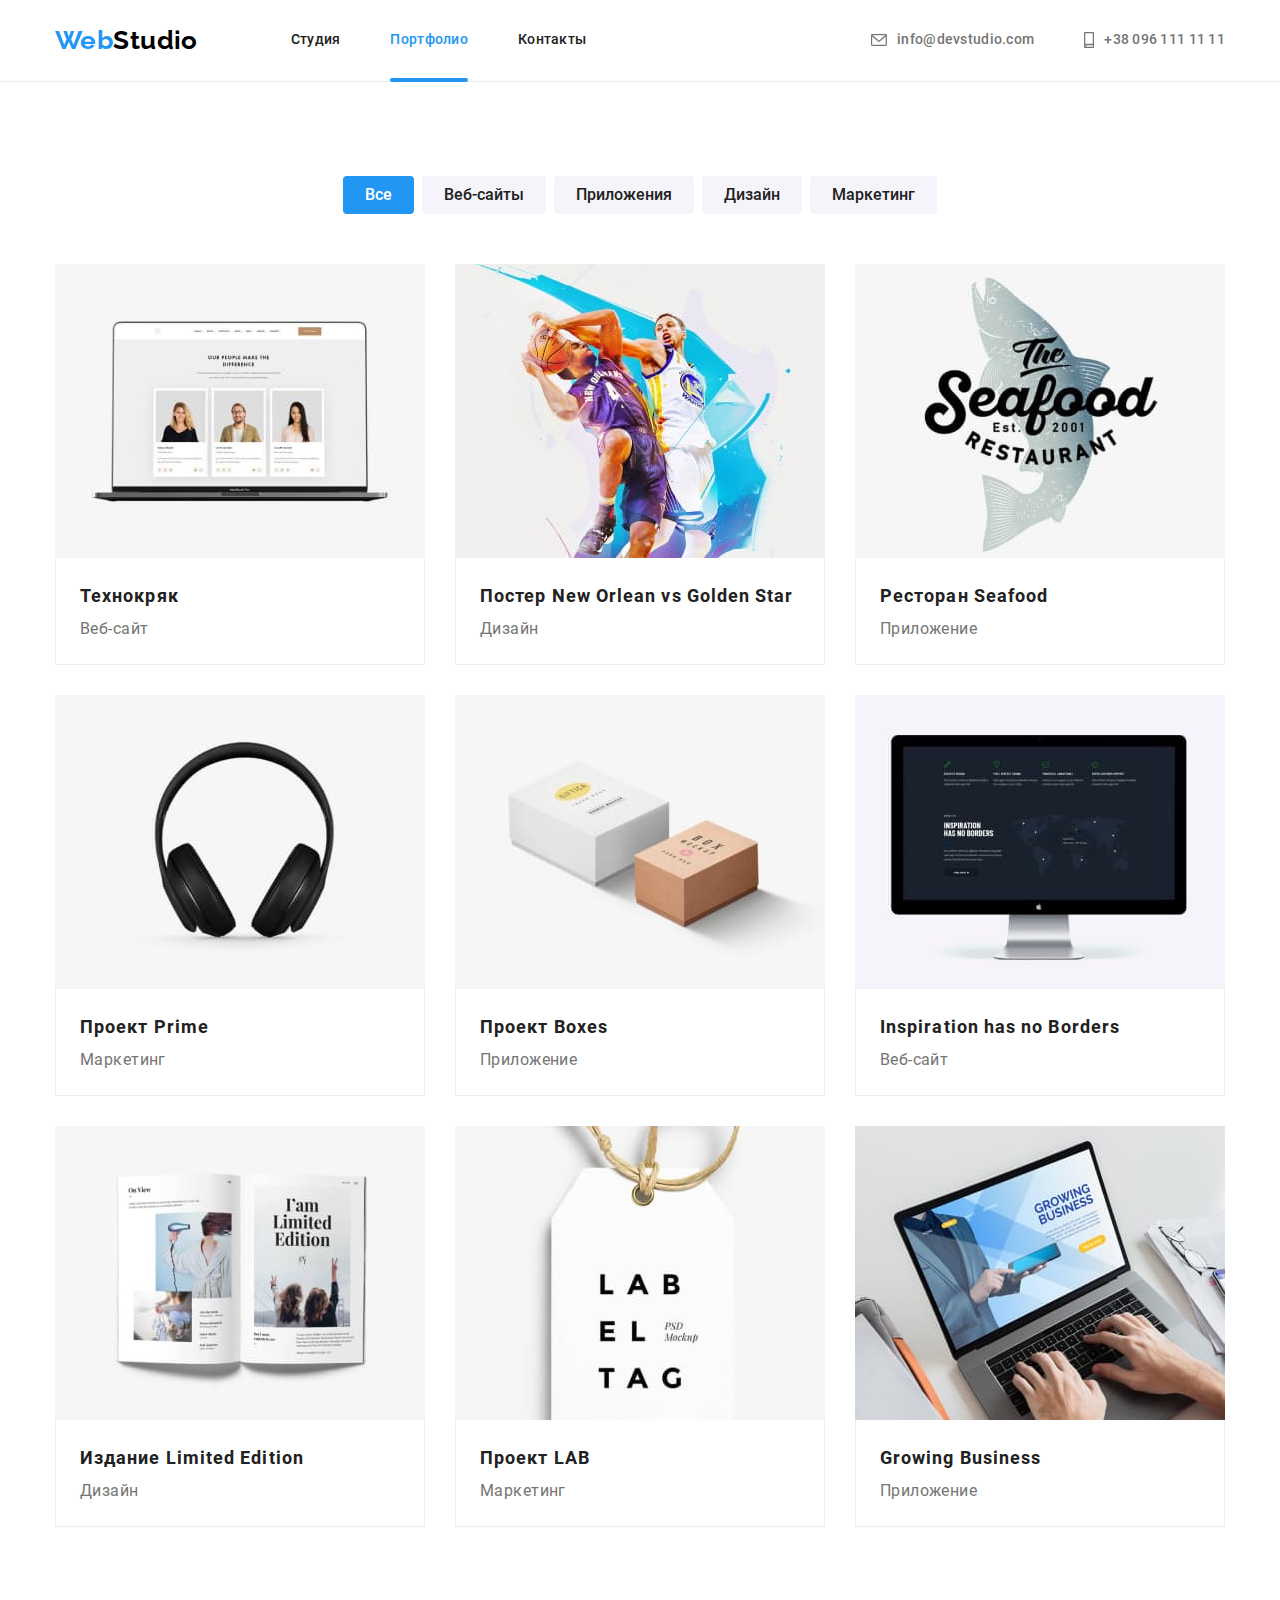
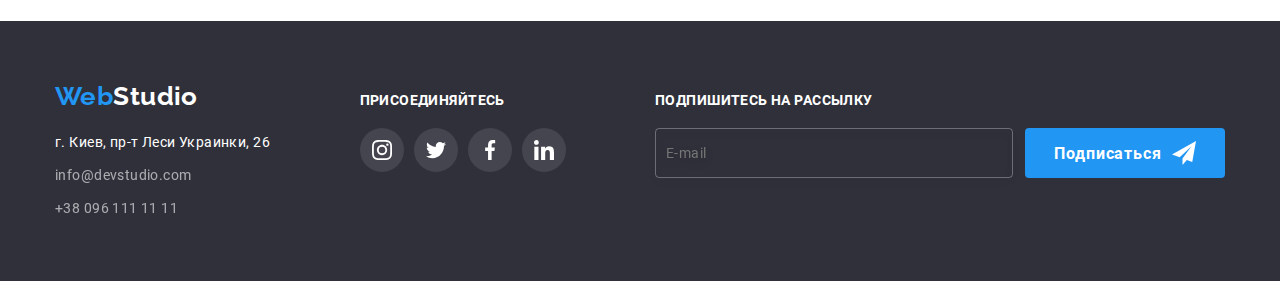
==== portfolio.html @ 755f178f "Добавляет файлы из ДЗ№7" ====
<!DOCTYPE html>
<html lang="ru">
  <head>
    <meta charset="UTF-8" />
    <meta http-equiv="X-UA-Compatible" content="IE=edge" />
    <meta name="viewport" content="width=device-width, initial-scale=1.0" />
    <title>Портфолио</title>
    <link rel="stylesheet" href="./css/main.min.css " />
  </head>
  <body>
    <header class="header">
      <div class="container header__container">
        <nav class="header__nav">
          <a class="header__logo logo link" href="./index.html"><span class="logo--accent">Web</span>Studio</a>
          <ul class="menu">
            <li class="menu__item"><a class="link menu__link" href="./index.html">Студия</a></li>
            <li class="menu__item">
              <a class="link menu__link menu__link--current" href="./portfolio.html">Портфолио</a>
            </li>
            <li class="menu__item"><a class="link menu__link" href="">Контакты</a></li>
          </ul>
        </nav>

        <ul class="menu header__contact">
          <li class="menu__item">
            <a class="link menu__link" href="mailto:info@devstudio.com">
              <svg class="menu__icon" width="16" height="12">
                <use href="./images/icons/sprite.svg#icon-mail"></use>
              </svg>
              info@devstudio.com
            </a>
          </li>
          <li class="menu__item">
            <a class="link menu__link" href="tel:+380961111111">
              <svg class="menu__icon" width="10" height="16">
                <use href="./images/icons/sprite.svg#icon-phone"></use>
              </svg>
              +38 096 111 11 11
            </a>
          </li>
        </ul>
      </div>
    </header>

    <main class="main">
      <section class="portfolio section">
        <div class="container">
          <h1 class="visually-hidden">Портфолио. Фильтры проектов</h1>
          <ul class="filters">
            <li class="filters__item"><button class="filters__btn filters__btn--current" type="button">Все</button></li>
            <li class="filters__item"><button class="filters__btn" type="button">Веб-сайты</button></li>
            <li class="filters__item"><button class="filters__btn" type="button">Приложения</button></li>
            <li class="filters__item"><button class="filters__btn" type="button">Дизайн</button></li>
            <li class="filters__item"><button class="filters__btn" type="button">Маркетинг</button></li>
          </ul>

          <ul class="portfolio flex-list">
            <li class="item portfolio__item">
              <a class="portfolio__link" href="">
                <div class="portfolio__thumb">
                  <img src="./images/portfolio/1-technokryak.jpg" width="370" height="294" alt="страница веб-сайта" />
                  <div class="portfolio__overlay">
                    <p class="portfolio__text">
                      Технокряк это современная площадка распространения коронавируса. Компании используют эту платформу
                      для цифрового шпионажа и атак на защищённые сервера конкурентов.
                    </p>
                  </div>
                </div>
                <div class="portfolio__project">
                  <h3 class="portfolio__subtitle">Технокряк</h3>
                  <p class="portfolio__label">Веб-сайт</p>
                </div>
              </a>
            </li>
            <li class="item portfolio__item">
              <a class="portfolio__link" href="">
                <div class="portfolio__thumb">
                  <img src="./images/portfolio/2-poster.jpg" width="370" height="294" alt="постер с волейболистами" />
                  <div class="portfolio__overlay">
                    <p class="portfolio__text">
                      Технокряк это современная площадка распространения коронавируса. Компании используют эту платформу
                      для цифрового шпионажа и атак на защищённые сервера конкурентов.
                    </p>
                  </div>
                </div>
                <div class="portfolio__project">
                  <h3 class="portfolio__subtitle">Постер New Orlean vs Golden Star</h3>
                  <p class="portfolio__label">Дизайн</p>
                </div>
              </a>
            </li>
            <li class="item portfolio__item">
              <a class="portfolio__link" href="">
                <div class="portfolio__thumb">
                  <img src="./images/portfolio/3-restaurant.jpg" width="370" height="294" alt="логотип ресторана" />
                  <div class="portfolio__overlay">
                    <p class="portfolio__text">
                      Технокряк это современная площадка распространения коронавируса. Компании используют эту платформу
                      для цифрового шпионажа и атак на защищённые сервера конкурентов.
                    </p>
                  </div>
                </div>
                <div class="portfolio__project">
                  <h3 class="portfolio__subtitle">Ресторан Seafood</h3>
                  <p class="portfolio__label">Приложение</p>
                </div>
              </a>
            </li>
            <li class="item portfolio__item">
              <a class="portfolio__link" href="">
                <div class="portfolio__thumb">
                  <img src="./images/portfolio/4-project-prime.jpg" width="370" height="294" alt="наушники" />
                  <div class="portfolio__overlay">
                    <p class="portfolio__text">
                      Технокряк это современная площадка распространения коронавируса. Компании используют эту платформу
                      для цифрового шпионажа и атак на защищённые сервера конкурентов.
                    </p>
                  </div>
                </div>
                <div class="portfolio__project">
                  <h3 class="portfolio__subtitle">Проект Prime</h3>
                  <p class="portfolio__label">Маркетинг</p>
                </div>
              </a>
            </li>
            <li class="item portfolio__item">
              <a class="portfolio__link" href="">
                <div class="portfolio__thumb">
                  <img src="./images/portfolio/5-project-boxes.jpg" width="370" height="294" alt="две коробки" />
                  <div class="portfolio__overlay">
                    <p class="portfolio__text">
                      Технокряк это современная площадка распространения коронавируса. Компании используют эту платформу
                      для цифрового шпионажа и атак на защищённые сервера конкурентов.
                    </p>
                  </div>
                </div>
                <div class="portfolio__project">
                  <h3 class="portfolio__subtitle">Проект Boxes</h3>
                  <p class="portfolio__label">Приложение</p>
                </div>
              </a>
            </li>
            <li class="item portfolio__item">
              <a class="portfolio__link" href="">
                <div class="portfolio__thumb">
                  <img
                    src="./images/portfolio/6-inspiration-has-no-borders.jpg"
                    width="370"
                    height="294"
                    alt="страница сайта"
                  />
                  <div class="portfolio__overlay">
                    <p class="portfolio__text">
                      Технокряк это современная площадка распространения коронавируса. Компании используют эту платформу
                      для цифрового шпионажа и атак на защищённые сервера конкурентов.
                    </p>
                  </div>
                </div>
                <div class="portfolio__project">
                  <h3 class="portfolio__subtitle">Inspiration has no Borders</h3>
                  <p class="portfolio__label">Веб-сайт</p>
                </div>
              </a>
            </li>
            <li class="item portfolio__item">
              <a class="portfolio__link" href="">
                <div class="portfolio__thumb">
                  <img
                    src="./images/portfolio/7-limited-edition.jpg"
                    width="370"
                    height="294"
                    alt="развернутая книга"
                  />
                  <div class="portfolio__overlay">
                    <p class="portfolio__text">
                      Технокряк это современная площадка распространения коронавируса. Компании используют эту платформу
                      для цифрового шпионажа и атак на защищённые сервера конкурентов.
                    </p>
                  </div>
                </div>
                <div class="portfolio__project">
                  <h3 class="portfolio__subtitle">Издание Limited Edition</h3>
                  <p class="portfolio__label">Дизайн</p>
                </div>
              </a>
            </li>
            <li class="item portfolio__item">
              <a class="portfolio__link" href="">
                <div class="portfolio__thumb">
                  <img src="./images/portfolio/8-project-lab.jpg" width="370" height="294" alt="карточка проекта" />
                  <div class="portfolio__overlay">
                    <p class="portfolio__text">
                      Технокряк это современная площадка распространения коронавируса. Компании используют эту платформу
                      для цифрового шпионажа и атак на защищённые сервера конкурентов.
                    </p>
                  </div>
                </div>
                <div class="portfolio__project">
                  <h3 class="portfolio__subtitle">Проект LAB</h3>
                  <p class="portfolio__label">Маркетинг</p>
                </div>
              </a>
            </li>
            <li class="item portfolio__item">
              <a class="portfolio__link" href="">
                <div class="portfolio__thumb">
                  <img
                    src="./images/portfolio/9-growing-business.jpg"
                    width="370"
                    height="294"
                    alt="работа за ноутбуком"
                  />
                  <div class="portfolio__overlay">
                    <p class="portfolio__text">
                      Технокряк это современная площадка распространения коронавируса. Компании используют эту платформу
                      для цифрового шпионажа и атак на защищённые сервера конкурентов.
                    </p>
                  </div>
                </div>
                <div class="portfolio__project">
                  <h3 class="portfolio__subtitle">Growing Business</h3>
                  <p class="portfolio__label">Приложение</p>
                </div>
              </a>
            </li>
          </ul>
        </div>
      </section>
    </main>

    <footer class="footer block block--bg-dark">
      <div class="container footer__box">
        <div class="footer__block">
          <a class="logo footer__logo link" href="./index.html"><span class="logo--accent">Web</span>Studio</a>
          <address>
            <ul class="contacts">
              <li class="address__item">
                <a
                  class="link address__link"
                  href="https://goo.gl/maps/YKfrbPaqu9JPs9dHA"
                  target="_blank"
                  rel="noopener noreferrer"
                >
                  г. Киев, пр-т Леси Украинки, 26
                </a>
              </li>
              <li class="address__item">
                <a class="link address__link" href="mailto:info@devstudio.com">info@devstudio.com</a>
              </li>
              <li class="address__item">
                <a class="link address__link" href="tel:+380961111111">+38 096 111 11 11</a>
              </li>
            </ul>
          </address>
        </div>
        <div class="footer__block">
          <p class="footer__title">присоединяйтесь</p>
          <ul class="social-icons">
            <li class="social-icons__item">
              <a href="" class="social-icons__link" target="_blank" rel="noopener noreferrer">
                <svg class="social-icons__svg social-icons__svg--write">
                  <use href="./images/icons/sprite.svg#icon-instagram"></use>
                </svg>
              </a>
            </li>
            <li class="social-icons__item">
              <a href="" class="social-icons__link" target="_blank" rel="noopener noreferrer">
                <svg class="social-icons__svg social-icons__svg--write">
                  <use href="./images/icons/sprite.svg#icon-twitter"></use>
                </svg>
              </a>
            </li>
            <li class="social-icons__item">
              <a href="" class="social-icons__link" target="_blank" rel="noopener noreferrer">
                <svg class="social-icons__svg social-icons__svg--write">
                  <use href="./images/icons/sprite.svg#icon-facebook"></use>
                </svg>
              </a>
            </li>
            <li class="social-icons__item">
              <a href="" class="social-icons__link" target="_blank" rel="noopener noreferrer">
                <svg class="social-icons__svg social-icons__svg--write">
                  <use href="./images/icons/sprite.svg#icon-linkedin"></use>
                </svg>
              </a>
            </li>
          </ul>
        </div>

        <form class="form-subscription">
          <label class="form-subscription__text" for="email">Подпишитесь на рассылку</label>
          <input
            class="form-subscription__input"
            type="email"
            name="email"
            placeholder="E-mail"
            id="email"
            autocomplete="off"
          />
          <button class="form-subscription__btn button" type="submit">
            Подписаться
            <svg class="form-subscription__svg">
              <use href="./images/icons/sprite.svg#icon-send"></use>
            </svg>
          </button>
        </form>
      </div>
    </footer>
  </body>
</html>
---- css/main.min.css ----
/*! modern-normalize v1.1.0 | MIT License | https://github.com/sindresorhus/modern-normalize */*,::before,::after{box-sizing:border-box}html{line-height:1.15;-webkit-text-size-adjust:100%;-moz-tab-size:4;tab-size:4}body{margin:0;font-family:system-ui,-apple-system,"Segoe UI",Roboto,Helvetica,Arial,sans-serif,"Apple Color Emoji","Segoe UI Emoji"}hr{height:0;color:inherit}abbr[title]{text-decoration:underline dotted}b,strong{font-weight:bolder}code,kbd,samp,pre{font-family:ui-monospace, SFMono-Regular, Consolas, "Liberation Mono", Menlo, monospace;font-size:1em}small{font-size:80%}sub,sup{font-size:75%;line-height:0;position:relative;vertical-align:baseline}sub{bottom:-0.25em}sup{top:-0.5em}table{text-indent:0;border-color:inherit}button,input,optgroup,select,textarea{font-family:inherit;font-size:100%;line-height:1.15;margin:0}button,select{text-transform:none}button,[type="button"],[type="reset"],[type="submit"]{-webkit-appearance:button}::-moz-focus-inner{border-style:none;padding:0}:-moz-focusring{outline:1px dotted ButtonText}:-moz-ui-invalid{box-shadow:none}legend{padding:0}progress{vertical-align:baseline}::-webkit-inner-spin-button,::-webkit-outer-spin-button{height:auto}[type="search"]{-webkit-appearance:textfield;outline-offset:-2px}::-webkit-search-decoration{-webkit-appearance:none}::-webkit-file-upload-button{-webkit-appearance:button;font:inherit}summary{display:list-item}@font-face{font-family:"Roboto";font-style:normal;font-weight:400;font-display:swap;src:local("Roboto"),url("../fonts/roboto-v27-latin_cyrillic-regular.woff2") format("woff2"),url("../fonts/roboto-v27-latin_cyrillic-regular.woff") format("woff")}@font-face{font-family:"Roboto";font-style:normal;font-weight:500;font-display:swap;src:local("Roboto"),url("../fonts/roboto-v27-latin_cyrillic-500.woff2") format("woff2"),url("../fonts/roboto-v27-latin_cyrillic-500.woff") format("woff")}@font-face{font-family:"Roboto";font-style:normal;font-weight:700;font-display:swap;src:local("Roboto"),url("../fonts/roboto-v27-latin_cyrillic-700.woff2") format("woff2"),url("../fonts/roboto-v27-latin_cyrillic-700.woff") format("woff")}@font-face{font-family:"Roboto";font-style:normal;font-weight:900;font-display:swap;src:local("Roboto"),url("../fonts/roboto-v27-latin_cyrillic-900.woff2") format("woff2"),url("../fonts/roboto-v27-latin_cyrillic-900.woff") format("woff")}@font-face{font-family:"Raleway";font-style:normal;font-weight:700;font-display:swap;src:local("Raleway"),url("../fonts/raleway-v19-latin_cyrillic-700.woff2") format("woff2"),url("../fonts/raleway-v19-latin_cyrillic-700.woff") format("woff")}:root{--primary-background-color: #ffffff;--secondary-background-color: #2f303a;--accent-background-color: #f5f4fa;--primary-text-color: #212121;--secondary-text-color: #757575;--accent-text-color: #ffffff;--accent-color: #2196f3;--secondary-accent-color: #000000;--icons-color: #afb1b8;--duration: 250ms;--timing-function: cubic-bezier(0.4, 0, 0.2, 1)}html{box-sizing:border-box}*,*::before,*::after{box-sizing:inherit}body{background-color:var(--primary-background-color);color:var(--primary-text-color);font-family:Roboto, sans-serif;font-size:14px;letter-spacing:0.03em}h1,h2,h3,p,ul{margin:0;padding:0;list-style:none}img{display:block;max-width:100%;height:auto}.flex-list{display:flex;flex-wrap:wrap;margin-left:-30px;margin-top:-30px}.item{margin-left:30px;margin-top:30px}.link{color:inherit;text-decoration:none;transition-property:color;transition-duration:var(--duration);transition-timing-function:var(--timing-function)}.link:hover,.link:focus{color:var(--accent-color)}.visually-hidden{position:absolute !important;clip:rect(1px 1px 1px 1px);clip:rect(1px, 1px, 1px, 1px);padding:0 !important;border:0 !important;height:1px !important;width:1px !important;overflow:hidden}.container{width:1200px;padding:0 15px;margin:0 auto}.button{background-color:var(--accent-color);color:var(--accent-text-color);font-weight:700;font-size:16px;line-height:1.87;align-items:center;letter-spacing:0.06em;border-radius:4px;min-width:200px;border:none;cursor:pointer;transform:scale(1);transition-property:box-shadow, transform;transition-duration:var(--duration);transition-timing-function:var(--timing-function)}.button:active{transform:scale(0.9)}.logo{font-family:Raleway;font-weight:700;font-size:26px;line-height:1.19}.logo--accent{color:var(--accent-color);border:none}.menu{display:inline-flex;align-items:center}.menu__item:not(:last-child){margin-right:50px}.menu__link{display:inline-flex;align-items:center;padding:32px 0;font-weight:500;line-height:1.14;letter-spacing:0.02em}.menu__icon{fill:var(--secondary-text-color);margin-right:10px;stroke:currentColor}.menu__item{position:relative}.menu__link--current{color:var(--accent-color)}.menu__link--current::after{content:"";position:absolute;left:0;bottom:-1.5px;display:block;width:100%;height:4px;background:var(--accent-color);border-radius:2px}.social-icons{display:inline-flex}.social-icons__item:not(:last-child){margin-right:10px}.social-icons__link{display:flex;justify-content:center;align-items:center;width:44px;height:44px;border-radius:50%;background-color:var(--primary-background-color);transition-property:background-color;transition-duration:var(--duration);transition-timing-function:var(--timing-function)}.social-icons__link:hover,.social-icons__link:focus{background-color:var(--accent-color)}.social-icons__svg{width:20px;height:20px;fill:var(--icons-color);transition-property:fill;transition-duration:var(--duration);transition-timing-function:var(--timing-function)}.social-icons__link:hover .social-icons__svg,.social-icons__link:focus .social-icons__svg{fill:var(--accent-text-color)}.form-subscription{display:inline-flex;max-width:570px;flex-wrap:wrap}.form-subscription__text{font-weight:700;line-height:1.14;text-transform:uppercase;margin-bottom:20px}.form-subscription__input{width:358px;height:50px;border:1px solid rgba(255,255,255,0.3);filter:drop-shadow(0px 4px 4px rgba(0,0,0,0.15));border-radius:4px;letter-spacing:0.03em;padding-left:10px;background-color:transparent;color:rgba(255,255,255,0.6);margin-right:12px}.form-subscription__btn{display:flex;justify-content:center}.form-subscription__btn:hover,.form-subscription__btn:focus{box-shadow:0px 4px 4px rgba(0,0,0,0.15)}.form-subscription__svg{width:24px;height:24px;margin-left:10px}.backdrop{position:fixed;top:0;left:0;width:100%;height:100%;background-color:rgba(0,0,0,0.2);opacity:1;transition-property:opacity;transition-duration:var(--duration);transition-timing-function:var(--timing-function)}.is-hidden{opacity:0;pointer-events:none}.backdrop.is-hidden .modal{transform:translate(-50%, -50%) scale(1.1)}.modal{position:absolute;top:50%;left:50%;transform:translate(-50%, -50%) scale(1);padding:40px;width:528px;height:581px;max-height:100vh;box-shadow:0px 1px 3px rgba(0,0,0,0.12),0px 1px 1px rgba(0,0,0,0.14),0px 2px 1px rgba(0,0,0,0.2);border-radius:4px;background:var(--primary-background-color);transition-property:transform;transition-duration:var(--duration);transition-timing-function:var(--timing-function)}.modal__btn-close{position:absolute;top:8px;right:8px;width:30px;height:30px;background-color:var(--primary-background-color);border:1px solid rgba(0,0,0,0.1);border-radius:50%;cursor:pointer;transform:scale(1);transition-property:transform;transition-duration:var(--duration);transition-timing-function:var(--timing-function)}.modal__btn-close:active{transform:scale(0.9)}.modal__icone-close{width:100%;height:100%}.modal__btn-close:hover .modal__icone-close,.modal__btn-close:focus .modal__icone-close{fill:var(--accent-color)}.modal-form{box-sizing:border-box;text-align:left;width:100%;color:var(--secondary-text-color)}.modal-form__title{font-weight:700;font-size:20px;line-height:1.15;text-align:center;margin-bottom:12px;color:var(--primary-text-color)}.modal-form__field{position:relative;margin-bottom:10px}.modal-form__field:last-child{margin-bottom:20px}.modal-form__label{display:inline-block;font-size:12px;line-height:1.17;letter-spacing:0.01em;margin-bottom:4px}.modal-form__input{width:100%;height:40px;border:1px solid rgba(33,33,33,0.2);box-sizing:border-box;border-radius:4px;padding-left:42px;transition-property:border-color;transition-duration:var(--duration);transition-timing-function:var(--timing-function)}.modal-form__input:focus{border-color:var(--accent-color);outline:none}.modal-form__input--textarea{display:block;height:120px;padding:12px 16px;resize:none}.modal-form__input--textarea::placeholder{color:rgba(117,117,117,0.5)}.modal-form__icone{position:absolute;left:12px;bottom:11px;width:18px;height:18px;transition-property:fill;transition-duration:var(--duration);transition-timing-function:var(--timing-function)}.modal-form__input:focus+.modal-form__icone{fill:var(--accent-color)}.modal-form__checkbox{text-align:center;margin-bottom:30px}.checkbox__label{line-height:1.71}.checkbox__label::before{content:"";display:inline-block;width:16px;height:15px;border:1.5px solid var(--primary-text-color);box-shadow:0px 1px 3px rgba(0,0,0,0.12),0px 1px 1px rgba(0,0,0,0.14),0px 2px 1px rgba(0,0,0,0.2);border-radius:2px}.checkbox__input:checked+.checkbox__label::before{background-image:url(../images/icons/check.svg);background-repeat:no-repeat;background-position:center;background-size:contain;background-color:var(--accent-color);border:var(--accent-color);border-radius:2px}.checkbox__input{transition-property:border-color;transition-duration:var(--duration);transition-timing-function:var(--timing-function)}.checkbox__input:focus+.checkbox__label::before{border-color:var(--accent-color)}.checkbox__input:hover+.checkbox__label::before{cursor:pointer}.checkbox__link{color:var(--accent-color)}.modal-btn{display:block;margin-left:auto;margin-right:auto;height:50px;box-shadow:0px 4px 4px rgba(0,0,0,0.15)}.section{padding:94px 0}.section__title{text-align:center;font-weight:700;font-size:36px;line-height:1.17;margin-bottom:50px}.header{border-bottom:1px solid #ececec}.header__container{display:flex;justify-content:space-between}.header__nav{display:inline-flex;align-items:center}.header__logo{color:var(--secondary-accent-color);margin-right:93px;padding:25px 0px}.header__contact{color:var(--secondary-text-color)}.hero{text-align:center;padding-top:200px;padding-bottom:200px;height:600px;max-width:1600px;margin-left:auto;margin-right:auto;background-image:linear-gradient(to right, rgba(47,48,58,0.4), rgba(47,48,58,0.4)),url(../images/studio/img-overlay.jpg);background-repeat:no-repeat;background-position:center;background-size:cover}.block--bg-dark{background-color:var(--secondary-background-color)}.hero__title{color:var(--accent-text-color);font-weight:900;font-size:44px;line-height:1.36;letter-spacing:0.06em;text-transform:uppercase;margin-bottom:30px}.hero__btn{padding:10px 34px}.features__item{flex-basis:calc((100% - 4 * 30px) / 4)}.features__item::before{display:block;content:"";width:270px;height:120px;background-color:var(--accent-background-color);border-radius:4px;margin-bottom:30px;background-repeat:no-repeat;background-size:auto;background-position:center}.features__item:nth-child(1)::before{background-image:url(../images/icons/antenna.svg)}.features__item:nth-child(2)::before{background-image:url(../images/icons/clock.svg)}.features__item:nth-child(3)::before{background-image:url(../images/icons/diagram.svg)}.features__item:nth-child(4)::before{background-image:url(../images/icons/astronaut.svg)}.features__subtitle{font-weight:700;font-size:14px;line-height:1.14;text-transform:uppercase;margin-bottom:10px}.features__text{color:var(--secondary-text-color);line-height:1.71}.working{padding-top:0}.working__item{flex-basis:calc((100% - 3 * 30px) / 3)}.working__thumb{position:relative}.working__label{position:absolute;bottom:0;width:100%;height:70px;display:flex;align-items:center;justify-content:center;background:rgba(47,48,58,0.8)}.working__text{font-weight:700;line-height:1.14;text-transform:uppercase;color:var(--accent-text-color)}.team{background-color:var(--accent-background-color);text-align:center}.team__item{flex-basis:calc((100% - 4 * 30px) / 4);box-shadow:0px 1px 3px rgba(0,0,0,0.12),0px 1px 1px rgba(0,0,0,0.14),0px 2px 1px rgba(0,0,0,0.2);border-radius:0px 0px 4px 4px;background-color:var(--primary-background-color)}.team__cards{padding:30px 0px}.team__subtitle{font-weight:500;font-size:16px;line-height:1.19;margin-bottom:10px}.team__text{color:var(--secondary-text-color);font-size:16px;line-height:1.19;margin-bottom:16px}.client__list{display:inline-flex}.client__item:not(:last-child){margin-right:30px}.client__link{display:flex;justify-content:center;align-items:center;width:170px;height:92px;border:1px solid var(--icons-color);border-radius:4px;transition-property:border-color;transition-duration:var(--duration);transition-timing-function:var(--timing-function)}.client__link:hover,.client__link:focus{border-color:var(--accent-color)}.client__icons{width:106px;height:60px;fill:var(--icons-color);transition-property:fill;transition-duration:var(--duration);transition-timing-function:var(--timing-function)}.client__link:hover .client__icons,.client__link:focus .client__icons{fill:var(--accent-color)}.filters{display:flex;justify-content:center;margin-bottom:50px}.filters__item:not(:last-child){margin-right:8px}.filters__btn{background-color:var(--accent-background-color);color:var(--primary-text-color);font-weight:500;font-size:16px;line-height:1.62;text-align:center;cursor:pointer;border-radius:4px;border:none;padding:6px 22px;transition-property:background-color, color, box-shadow;transition-duration:var(--duration);transition-timing-function:var(--timing-function)}.filters__btn:hover,.filters__btn:focus{background-color:var(--accent-color);color:var(--accent-text-color);box-shadow:0px 3px 1px rgba(0,0,0,0.1),0px 1px 2px rgba(0,0,0,0.08),0px 2px 2px rgba(0,0,0,0.12)}.filters__btn--current{background-color:var(--accent-color);color:var(--accent-text-color)}.portfolio__item{flex-basis:calc((100% - 3 * 30px) / 3)}.portfolio__link{display:block;text-decoration:none;transition-property:box-shadow;transition-duration:var(--duration);transition-timing-function:var(--timing-function)}.portfolio__link:hover,.portfolio__link:focus{box-shadow:0px 1px 1px rgba(0,0,0,0.12),0px 4px 4px rgba(0,0,0,0.06),1px 4px 6px rgba(0,0,0,0.16)}.portfolio__thumb{position:relative;overflow:hidden}.portfolio__overlay{position:absolute;top:0;left:0;width:100%;height:100%;padding:63px 24px;background:rgba(33,150,243,0.9);opacity:0;transform:translateY(100%);transition-property:transform, opacity;transition-duration:var(--duration);transition-timing-function:var(--timing-function)}.portfolio__link:hover .portfolio__overlay,.portfolio__link:focus .portfolio__overlay{transform:translateY(0);opacity:1}.portfolio__text{font-size:18px;line-height:1.56;color:var(--accent-text-color)}.portfolio__subtitle{font-weight:700;font-size:18px;line-height:2;letter-spacing:0.06em;color:var(--primary-text-color)}.portfolio__label{color:var(--secondary-text-color);font-size:16px;line-height:1.87}.portfolio__project{border:1px solid #eeeeee;border-top:none;padding:20px 24px}.footer{padding-top:60px;padding-bottom:60px;color:var(--accent-text-color)}.footer__box{display:flex;align-items:baseline}.footer__block{max-width:270px;margin-right:auto}.footer__logo{display:block;margin-bottom:20px}.address__item:not(:first-child){opacity:0.6;margin-top:9px}.address__link{font-style:normal;line-height:1.71}.footer__title{font-weight:700;line-height:1.14;text-transform:uppercase;margin-bottom:20px}.social-icons__link{background:rgba(255,255,255,0.1)}.social-icons__link:not(:last-child){margin-right:10px}.social-icons__svg--write{fill:var(--accent-text-color)}
/*# sourceMappingURL=main.min.css.map */
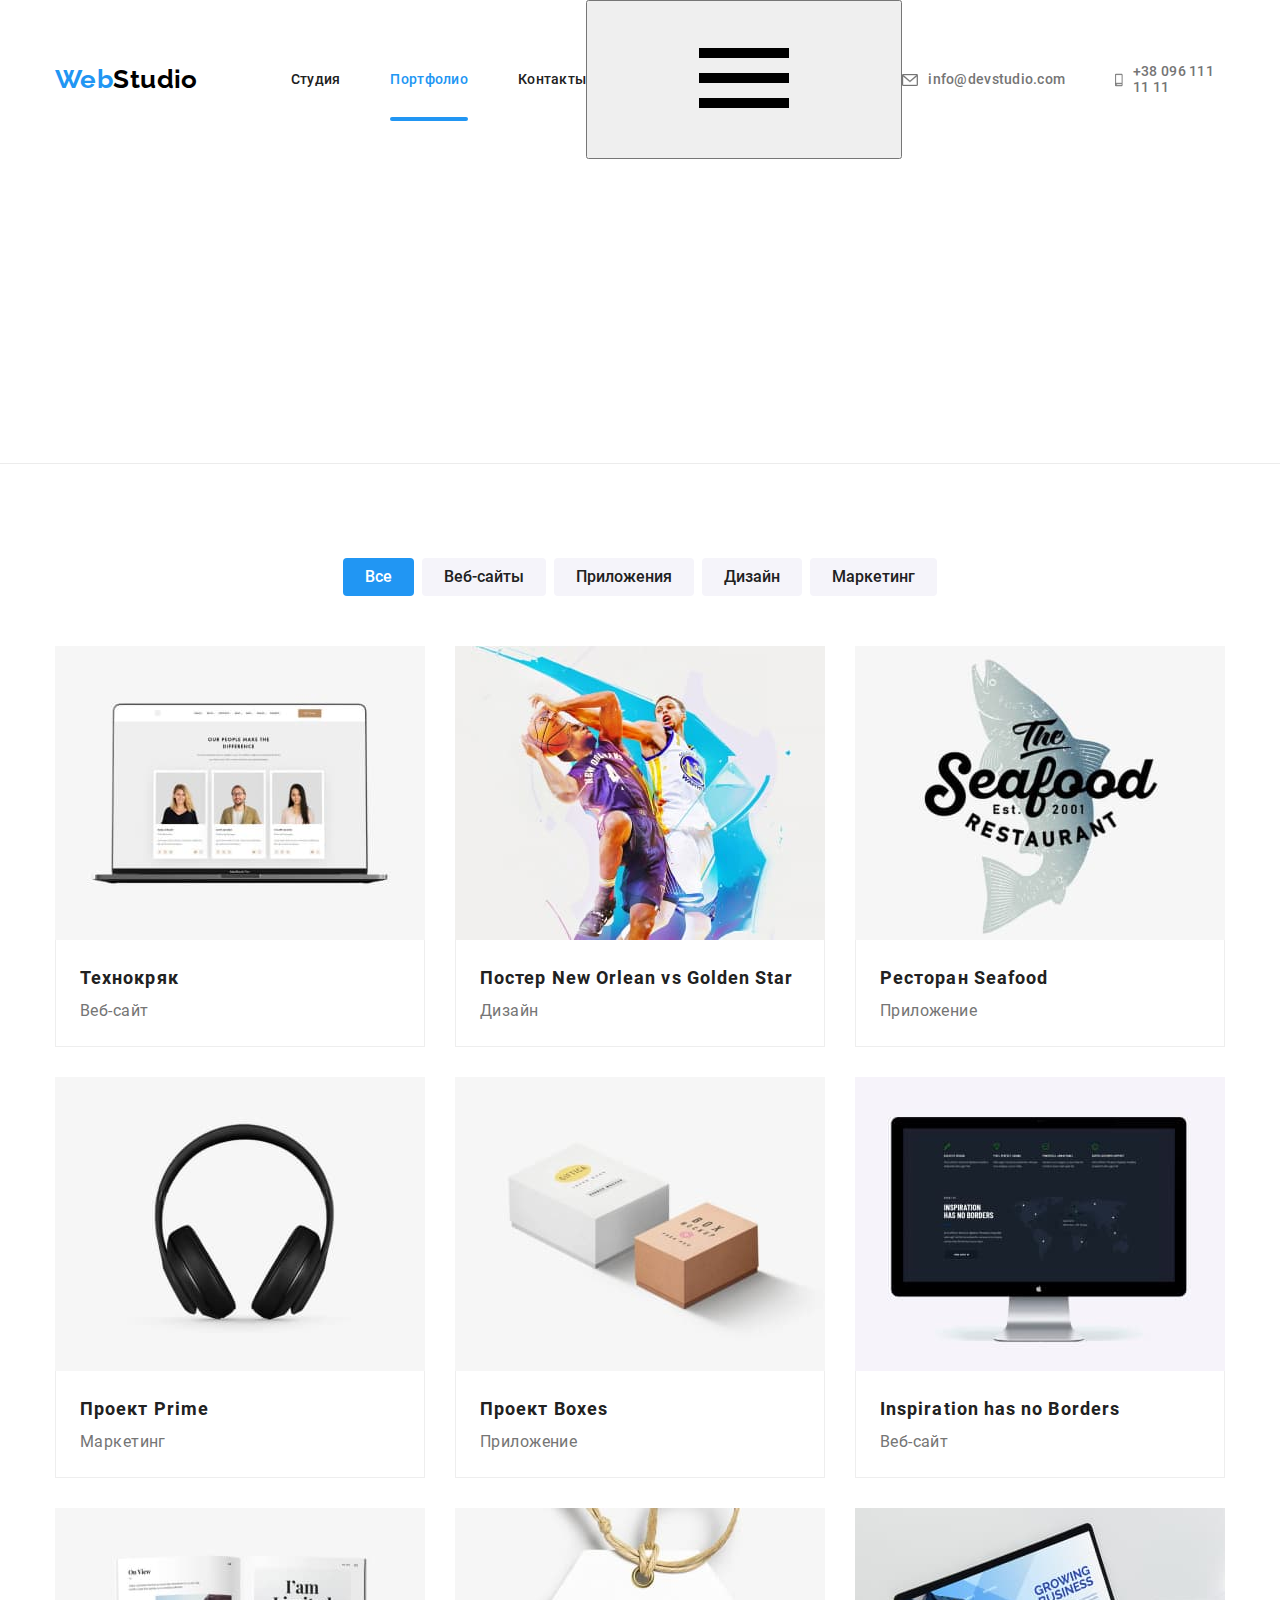
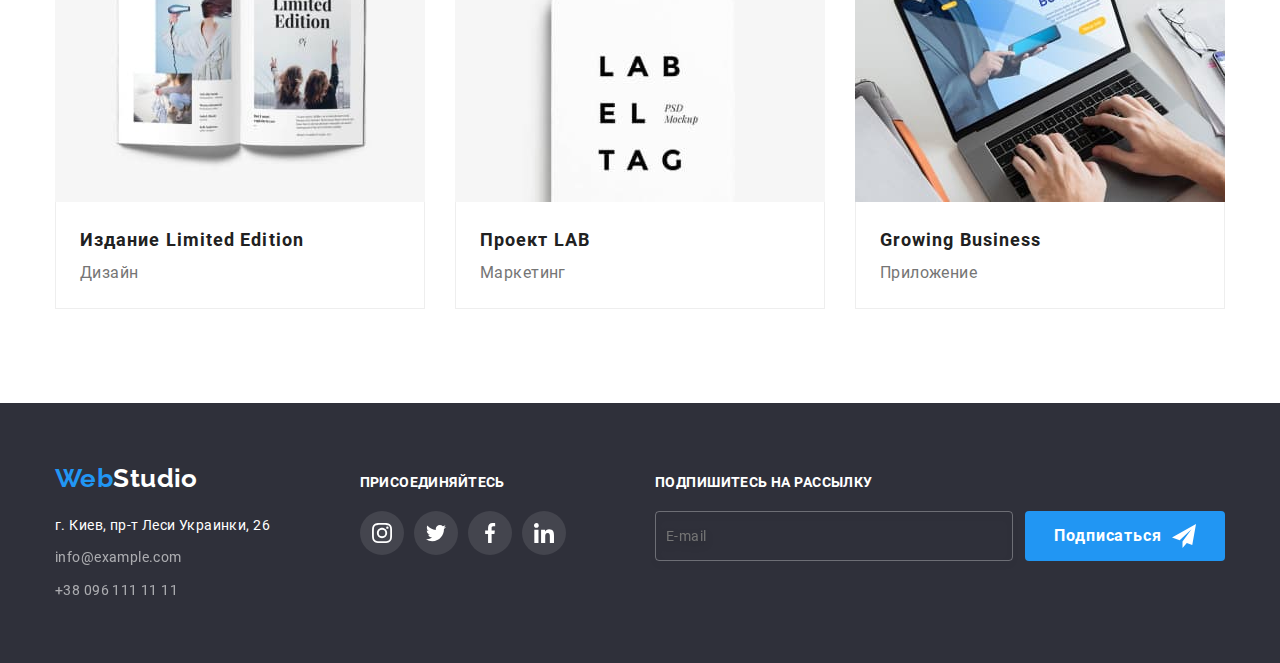
==== commit a3fa5af3: "Добавляет разметку мобильного меню" ====
--- a/portfolio.html
+++ b/portfolio.html
@@ -20,6 +20,12 @@
             <li class="menu__item"><a class="link menu__link" href="">Контакты</a></li>
           </ul>
         </nav>
+
+        <button class="mobile-menu__btn-open" type="button">
+          <svg class="mobile-menu__icon-open">
+            <use href="./images/icons/sprite.svg#mob-menu-open"></use>
+          </svg>
+        </button>
 
         <ul class="menu header__contact">
           <li class="menu__item">
@@ -40,6 +46,46 @@
           </li>
         </ul>
       </div>
+
+      <div class="mobile-menu is-hidden">
+        <div class="mobile-menu__container container">
+          <button class="mobile-menu__btn-close">
+            <svg class="mobile-menu__icone-close">
+              <use href="./images/icons/sprite.svg#icon-close"></use>
+            </svg>
+          </button>
+          <div>
+            <ul class="mobile-menu__list">
+              <li class="mobile-menu__item">
+                <a class="link" href="./index.html"> Студия </a>
+              </li>
+              <li class="mobile-menu__item">
+                <a class="link link--current" href="./portfolio.html">Портфолио </a>
+              </li>
+              <li class="mobile-menu__item">
+                <a class="link" href="">Контакты</a>
+              </li>
+            </ul>
+          </div>
+
+          <div>
+            <ul class="mobile-menu__contacts">
+              <li class="mobile-menu__item">
+                <a class="link" href="">+38 096 111 11 11</a>
+              </li>
+              <li class="mobile-menu__item">
+                <a class="link" href="">info@devstudio.com</a>
+              </li>
+            </ul>
+            <ul class="mobile-menu__social">
+              <li class="mobile-menu__item"><a class="link" href="">Instagram</a></li>
+              <li class="mobile-menu__item"><a class="link" href="">Twitter</a></li>
+              <li class="mobile-menu__item"><a class="link" href="">Facebook</a></li>
+              <li class="mobile-menu__item"><a class="link" href="">LinkedIn</a></li>
+            </ul>
+          </div>
+        </div>
+      </div>
     </header>
 
     <main class="main">
@@ -245,7 +291,7 @@
                 </a>
               </li>
               <li class="address__item">
-                <a class="link address__link" href="mailto:info@devstudio.com">info@devstudio.com</a>
+                <a class="link address__link" href="mailto:info@devstudio.com">info@example.com</a>
               </li>
               <li class="address__item">
                 <a class="link address__link" href="tel:+380961111111">+38 096 111 11 11</a>
@@ -306,5 +352,7 @@
         </form>
       </div>
     </footer>
+
+    <script src="./js/mobile-menu.js"></script>
   </body>
 </html>
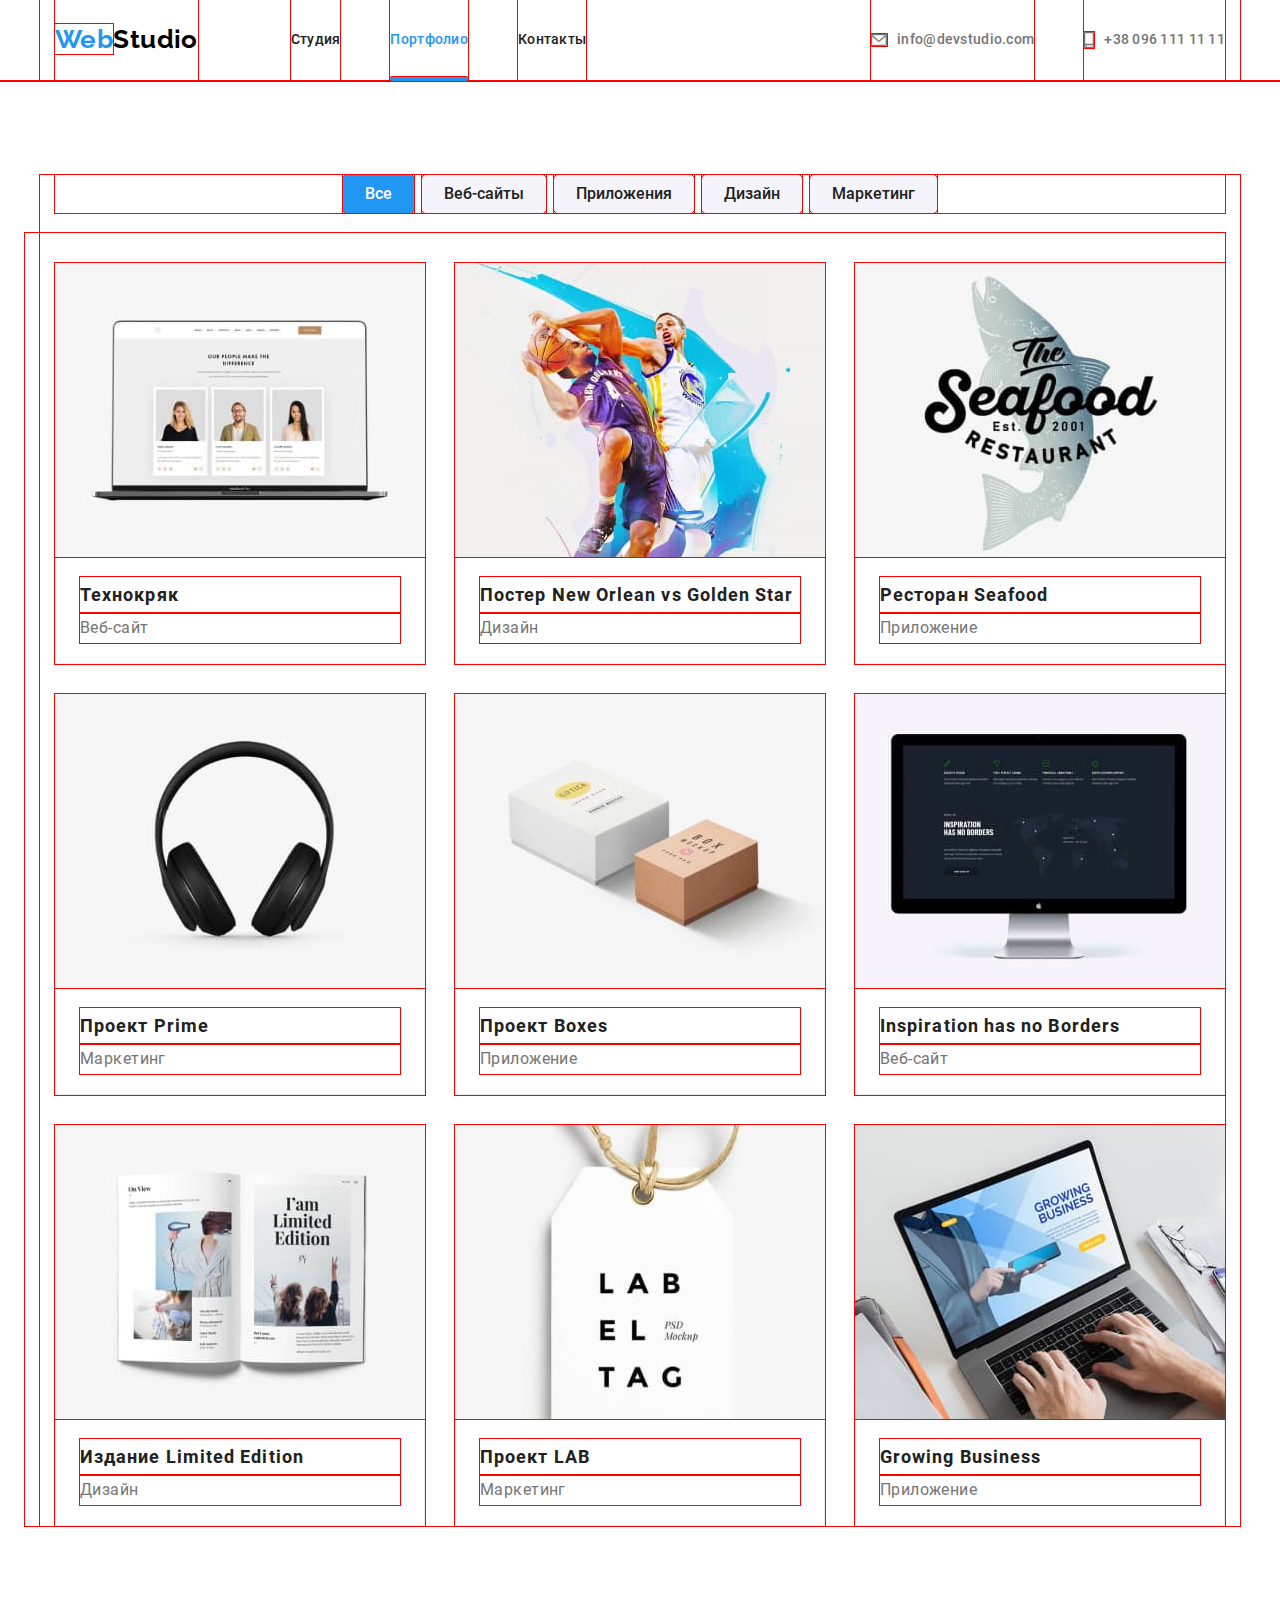
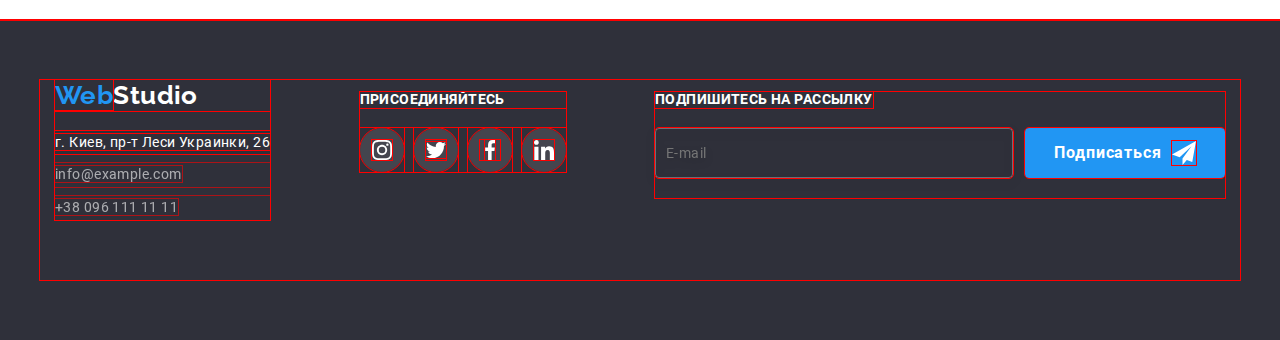
==== commit 0489de8b: "Выполняет верстку адаптивной версии header" ====
--- a/portfolio.html
+++ b/portfolio.html
@@ -27,17 +27,17 @@
           </svg>
         </button>
 
-        <ul class="menu header__contact">
-          <li class="menu__item">
-            <a class="link menu__link" href="mailto:info@devstudio.com">
+        <ul class="menu header-contact">
+          <li class="header-contact__item">
+            <a class="link header-contact__link" href="mailto:info@devstudio.com">
               <svg class="menu__icon" width="16" height="12">
                 <use href="./images/icons/sprite.svg#icon-mail"></use>
               </svg>
               info@devstudio.com
             </a>
           </li>
-          <li class="menu__item">
-            <a class="link menu__link" href="tel:+380961111111">
+          <li class="header-contact__item">
+            <a class="link header-contact__link" href="tel:+380961111111">
               <svg class="menu__icon" width="10" height="16">
                 <use href="./images/icons/sprite.svg#icon-phone"></use>
               </svg>
--- a/css/main.min.css
+++ b/css/main.min.css
@@ -1,2 +1,2 @@
-/*! modern-normalize v1.1.0 | MIT License | https://github.com/sindresorhus/modern-normalize */*,::before,::after{box-sizing:border-box}html{line-height:1.15;-webkit-text-size-adjust:100%;-moz-tab-size:4;tab-size:4}body{margin:0;font-family:system-ui,-apple-system,"Segoe UI",Roboto,Helvetica,Arial,sans-serif,"Apple Color Emoji","Segoe UI Emoji"}hr{height:0;color:inherit}abbr[title]{text-decoration:underline dotted}b,strong{font-weight:bolder}code,kbd,samp,pre{font-family:ui-monospace, SFMono-Regular, Consolas, "Liberation Mono", Menlo, monospace;font-size:1em}small{font-size:80%}sub,sup{font-size:75%;line-height:0;position:relative;vertical-align:baseline}sub{bottom:-0.25em}sup{top:-0.5em}table{text-indent:0;border-color:inherit}button,input,optgroup,select,textarea{font-family:inherit;font-size:100%;line-height:1.15;margin:0}button,select{text-transform:none}button,[type="button"],[type="reset"],[type="submit"]{-webkit-appearance:button}::-moz-focus-inner{border-style:none;padding:0}:-moz-focusring{outline:1px dotted ButtonText}:-moz-ui-invalid{box-shadow:none}legend{padding:0}progress{vertical-align:baseline}::-webkit-inner-spin-button,::-webkit-outer-spin-button{height:auto}[type="search"]{-webkit-appearance:textfield;outline-offset:-2px}::-webkit-search-decoration{-webkit-appearance:none}::-webkit-file-upload-button{-webkit-appearance:button;font:inherit}summary{display:list-item}@font-face{font-family:"Roboto";font-style:normal;font-weight:400;font-display:swap;src:local("Roboto"),url("../fonts/roboto-v27-latin_cyrillic-regular.woff2") format("woff2"),url("../fonts/roboto-v27-latin_cyrillic-regular.woff") format("woff")}@font-face{font-family:"Roboto";font-style:normal;font-weight:500;font-display:swap;src:local("Roboto"),url("../fonts/roboto-v27-latin_cyrillic-500.woff2") format("woff2"),url("../fonts/roboto-v27-latin_cyrillic-500.woff") format("woff")}@font-face{font-family:"Roboto";font-style:normal;font-weight:700;font-display:swap;src:local("Roboto"),url("../fonts/roboto-v27-latin_cyrillic-700.woff2") format("woff2"),url("../fonts/roboto-v27-latin_cyrillic-700.woff") format("woff")}@font-face{font-family:"Roboto";font-style:normal;font-weight:900;font-display:swap;src:local("Roboto"),url("../fonts/roboto-v27-latin_cyrillic-900.woff2") format("woff2"),url("../fonts/roboto-v27-latin_cyrillic-900.woff") format("woff")}@font-face{font-family:"Raleway";font-style:normal;font-weight:700;font-display:swap;src:local("Raleway"),url("../fonts/raleway-v19-latin_cyrillic-700.woff2") format("woff2"),url("../fonts/raleway-v19-latin_cyrillic-700.woff") format("woff")}:root{--primary-background-color: #ffffff;--secondary-background-color: #2f303a;--accent-background-color: #f5f4fa;--primary-text-color: #212121;--secondary-text-color: #757575;--accent-text-color: #ffffff;--accent-color: #2196f3;--secondary-accent-color: #000000;--icons-color: #afb1b8;--duration: 250ms;--timing-function: cubic-bezier(0.4, 0, 0.2, 1)}html{box-sizing:border-box}*,*::before,*::after{box-sizing:inherit}body{background-color:var(--primary-background-color);color:var(--primary-text-color);font-family:Roboto, sans-serif;font-size:14px;letter-spacing:0.03em}h1,h2,h3,p,ul{margin:0;padding:0;list-style:none}img{display:block;max-width:100%;height:auto}.flex-list{display:flex;flex-wrap:wrap;margin-left:-30px;margin-top:-30px}.item{margin-left:30px;margin-top:30px}.link{color:inherit;text-decoration:none;transition-property:color;transition-duration:var(--duration);transition-timing-function:var(--timing-function)}.link:hover,.link:focus{color:var(--accent-color)}.visually-hidden{position:absolute !important;clip:rect(1px 1px 1px 1px);clip:rect(1px, 1px, 1px, 1px);padding:0 !important;border:0 !important;height:1px !important;width:1px !important;overflow:hidden}.container{width:1200px;padding:0 15px;margin:0 auto}.button{background-color:var(--accent-color);color:var(--accent-text-color);font-weight:700;font-size:16px;line-height:1.87;align-items:center;letter-spacing:0.06em;border-radius:4px;min-width:200px;border:none;cursor:pointer;transform:scale(1);transition-property:box-shadow, transform;transition-duration:var(--duration);transition-timing-function:var(--timing-function)}.button:active{transform:scale(0.9)}.logo{font-family:Raleway;font-weight:700;font-size:26px;line-height:1.19}.logo--accent{color:var(--accent-color);border:none}.menu{display:inline-flex;align-items:center}.menu__item:not(:last-child){margin-right:50px}.menu__link{display:inline-flex;align-items:center;padding:32px 0;font-weight:500;line-height:1.14;letter-spacing:0.02em}.menu__icon{fill:var(--secondary-text-color);margin-right:10px;stroke:currentColor}.menu__item{position:relative}.menu__link--current{color:var(--accent-color)}.menu__link--current::after{content:"";position:absolute;left:0;bottom:-1.5px;display:block;width:100%;height:4px;background:var(--accent-color);border-radius:2px}.social-icons{display:inline-flex}.social-icons__item:not(:last-child){margin-right:10px}.social-icons__link{display:flex;justify-content:center;align-items:center;width:44px;height:44px;border-radius:50%;background-color:var(--primary-background-color);transition-property:background-color;transition-duration:var(--duration);transition-timing-function:var(--timing-function)}.social-icons__link:hover,.social-icons__link:focus{background-color:var(--accent-color)}.social-icons__svg{width:20px;height:20px;fill:var(--icons-color);transition-property:fill;transition-duration:var(--duration);transition-timing-function:var(--timing-function)}.social-icons__link:hover .social-icons__svg,.social-icons__link:focus .social-icons__svg{fill:var(--accent-text-color)}.form-subscription{display:inline-flex;max-width:570px;flex-wrap:wrap}.form-subscription__text{font-weight:700;line-height:1.14;text-transform:uppercase;margin-bottom:20px}.form-subscription__input{width:358px;height:50px;border:1px solid rgba(255,255,255,0.3);filter:drop-shadow(0px 4px 4px rgba(0,0,0,0.15));border-radius:4px;letter-spacing:0.03em;padding-left:10px;background-color:transparent;color:rgba(255,255,255,0.6);margin-right:12px}.form-subscription__btn{display:flex;justify-content:center}.form-subscription__btn:hover,.form-subscription__btn:focus{box-shadow:0px 4px 4px rgba(0,0,0,0.15)}.form-subscription__svg{width:24px;height:24px;margin-left:10px}.backdrop{position:fixed;top:0;left:0;width:100%;height:100%;background-color:rgba(0,0,0,0.2);opacity:1;transition-property:opacity;transition-duration:var(--duration);transition-timing-function:var(--timing-function)}.is-hidden{opacity:0;pointer-events:none}.backdrop.is-hidden .modal{transform:translate(-50%, -50%) scale(1.1)}.modal{position:absolute;top:50%;left:50%;transform:translate(-50%, -50%) scale(1);padding:40px;width:528px;height:581px;max-height:100vh;box-shadow:0px 1px 3px rgba(0,0,0,0.12),0px 1px 1px rgba(0,0,0,0.14),0px 2px 1px rgba(0,0,0,0.2);border-radius:4px;background:var(--primary-background-color);transition-property:transform;transition-duration:var(--duration);transition-timing-function:var(--timing-function)}.modal__btn-close{position:absolute;top:8px;right:8px;width:30px;height:30px;background-color:var(--primary-background-color);border:1px solid rgba(0,0,0,0.1);border-radius:50%;cursor:pointer;transform:scale(1);transition-property:transform;transition-duration:var(--duration);transition-timing-function:var(--timing-function)}.modal__btn-close:active{transform:scale(0.9)}.modal__icone-close{width:100%;height:100%}.modal__btn-close:hover .modal__icone-close,.modal__btn-close:focus .modal__icone-close{fill:var(--accent-color)}.modal-form{box-sizing:border-box;text-align:left;width:100%;color:var(--secondary-text-color)}.modal-form__title{font-weight:700;font-size:20px;line-height:1.15;text-align:center;margin-bottom:12px;color:var(--primary-text-color)}.modal-form__field{position:relative;margin-bottom:10px}.modal-form__field:last-child{margin-bottom:20px}.modal-form__label{display:inline-block;font-size:12px;line-height:1.17;letter-spacing:0.01em;margin-bottom:4px}.modal-form__input{width:100%;height:40px;border:1px solid rgba(33,33,33,0.2);box-sizing:border-box;border-radius:4px;padding-left:42px;transition-property:border-color;transition-duration:var(--duration);transition-timing-function:var(--timing-function)}.modal-form__input:focus{border-color:var(--accent-color);outline:none}.modal-form__input--textarea{display:block;height:120px;padding:12px 16px;resize:none}.modal-form__input--textarea::placeholder{color:rgba(117,117,117,0.5)}.modal-form__icone{position:absolute;left:12px;bottom:11px;width:18px;height:18px;transition-property:fill;transition-duration:var(--duration);transition-timing-function:var(--timing-function)}.modal-form__input:focus+.modal-form__icone{fill:var(--accent-color)}.modal-form__checkbox{text-align:center;margin-bottom:30px}.checkbox__label{line-height:1.71}.checkbox__label::before{content:"";display:inline-block;width:16px;height:15px;border:1.5px solid var(--primary-text-color);box-shadow:0px 1px 3px rgba(0,0,0,0.12),0px 1px 1px rgba(0,0,0,0.14),0px 2px 1px rgba(0,0,0,0.2);border-radius:2px}.checkbox__input:checked+.checkbox__label::before{background-image:url(../images/icons/check.svg);background-repeat:no-repeat;background-position:center;background-size:contain;background-color:var(--accent-color);border:var(--accent-color);border-radius:2px}.checkbox__input{transition-property:border-color;transition-duration:var(--duration);transition-timing-function:var(--timing-function)}.checkbox__input:focus+.checkbox__label::before{border-color:var(--accent-color)}.checkbox__input:hover+.checkbox__label::before{cursor:pointer}.checkbox__link{color:var(--accent-color)}.modal-btn{display:block;margin-left:auto;margin-right:auto;height:50px;box-shadow:0px 4px 4px rgba(0,0,0,0.15)}.section{padding:94px 0}.section__title{text-align:center;font-weight:700;font-size:36px;line-height:1.17;margin-bottom:50px}.header{border-bottom:1px solid #ececec}.header__container{display:flex;justify-content:space-between}.header__nav{display:inline-flex;align-items:center}.header__logo{color:var(--secondary-accent-color);margin-right:93px;padding:25px 0px}.header__contact{color:var(--secondary-text-color)}.hero{text-align:center;padding-top:200px;padding-bottom:200px;height:600px;max-width:1600px;margin-left:auto;margin-right:auto;background-image:linear-gradient(to right, rgba(47,48,58,0.4), rgba(47,48,58,0.4)),url(../images/studio/img-overlay.jpg);background-repeat:no-repeat;background-position:center;background-size:cover}.block--bg-dark{background-color:var(--secondary-background-color)}.hero__title{color:var(--accent-text-color);font-weight:900;font-size:44px;line-height:1.36;letter-spacing:0.06em;text-transform:uppercase;margin-bottom:30px}.hero__btn{padding:10px 34px}.features__item{flex-basis:calc((100% - 4 * 30px) / 4)}.features__item::before{display:block;content:"";width:270px;height:120px;background-color:var(--accent-background-color);border-radius:4px;margin-bottom:30px;background-repeat:no-repeat;background-size:auto;background-position:center}.features__item:nth-child(1)::before{background-image:url(../images/icons/antenna.svg)}.features__item:nth-child(2)::before{background-image:url(../images/icons/clock.svg)}.features__item:nth-child(3)::before{background-image:url(../images/icons/diagram.svg)}.features__item:nth-child(4)::before{background-image:url(../images/icons/astronaut.svg)}.features__subtitle{font-weight:700;font-size:14px;line-height:1.14;text-transform:uppercase;margin-bottom:10px}.features__text{color:var(--secondary-text-color);line-height:1.71}.working{padding-top:0}.working__item{flex-basis:calc((100% - 3 * 30px) / 3)}.working__thumb{position:relative}.working__label{position:absolute;bottom:0;width:100%;height:70px;display:flex;align-items:center;justify-content:center;background:rgba(47,48,58,0.8)}.working__text{font-weight:700;line-height:1.14;text-transform:uppercase;color:var(--accent-text-color)}.team{background-color:var(--accent-background-color);text-align:center}.team__item{flex-basis:calc((100% - 4 * 30px) / 4);box-shadow:0px 1px 3px rgba(0,0,0,0.12),0px 1px 1px rgba(0,0,0,0.14),0px 2px 1px rgba(0,0,0,0.2);border-radius:0px 0px 4px 4px;background-color:var(--primary-background-color)}.team__cards{padding:30px 0px}.team__subtitle{font-weight:500;font-size:16px;line-height:1.19;margin-bottom:10px}.team__text{color:var(--secondary-text-color);font-size:16px;line-height:1.19;margin-bottom:16px}.client__list{display:inline-flex}.client__item:not(:last-child){margin-right:30px}.client__link{display:flex;justify-content:center;align-items:center;width:170px;height:92px;border:1px solid var(--icons-color);border-radius:4px;transition-property:border-color;transition-duration:var(--duration);transition-timing-function:var(--timing-function)}.client__link:hover,.client__link:focus{border-color:var(--accent-color)}.client__icons{width:106px;height:60px;fill:var(--icons-color);transition-property:fill;transition-duration:var(--duration);transition-timing-function:var(--timing-function)}.client__link:hover .client__icons,.client__link:focus .client__icons{fill:var(--accent-color)}.filters{display:flex;justify-content:center;margin-bottom:50px}.filters__item:not(:last-child){margin-right:8px}.filters__btn{background-color:var(--accent-background-color);color:var(--primary-text-color);font-weight:500;font-size:16px;line-height:1.62;text-align:center;cursor:pointer;border-radius:4px;border:none;padding:6px 22px;transition-property:background-color, color, box-shadow;transition-duration:var(--duration);transition-timing-function:var(--timing-function)}.filters__btn:hover,.filters__btn:focus{background-color:var(--accent-color);color:var(--accent-text-color);box-shadow:0px 3px 1px rgba(0,0,0,0.1),0px 1px 2px rgba(0,0,0,0.08),0px 2px 2px rgba(0,0,0,0.12)}.filters__btn--current{background-color:var(--accent-color);color:var(--accent-text-color)}.portfolio__item{flex-basis:calc((100% - 3 * 30px) / 3)}.portfolio__link{display:block;text-decoration:none;transition-property:box-shadow;transition-duration:var(--duration);transition-timing-function:var(--timing-function)}.portfolio__link:hover,.portfolio__link:focus{box-shadow:0px 1px 1px rgba(0,0,0,0.12),0px 4px 4px rgba(0,0,0,0.06),1px 4px 6px rgba(0,0,0,0.16)}.portfolio__thumb{position:relative;overflow:hidden}.portfolio__overlay{position:absolute;top:0;left:0;width:100%;height:100%;padding:63px 24px;background:rgba(33,150,243,0.9);opacity:0;transform:translateY(100%);transition-property:transform, opacity;transition-duration:var(--duration);transition-timing-function:var(--timing-function)}.portfolio__link:hover .portfolio__overlay,.portfolio__link:focus .portfolio__overlay{transform:translateY(0);opacity:1}.portfolio__text{font-size:18px;line-height:1.56;color:var(--accent-text-color)}.portfolio__subtitle{font-weight:700;font-size:18px;line-height:2;letter-spacing:0.06em;color:var(--primary-text-color)}.portfolio__label{color:var(--secondary-text-color);font-size:16px;line-height:1.87}.portfolio__project{border:1px solid #eeeeee;border-top:none;padding:20px 24px}.footer{padding-top:60px;padding-bottom:60px;color:var(--accent-text-color)}.footer__box{display:flex;align-items:baseline}.footer__block{max-width:270px;margin-right:auto}.footer__logo{display:block;margin-bottom:20px}.address__item:not(:first-child){opacity:0.6;margin-top:9px}.address__link{font-style:normal;line-height:1.71}.footer__title{font-weight:700;line-height:1.14;text-transform:uppercase;margin-bottom:20px}.social-icons__link{background:rgba(255,255,255,0.1)}.social-icons__link:not(:last-child){margin-right:10px}.social-icons__svg--write{fill:var(--accent-text-color)}
+/*! modern-normalize v1.1.0 | MIT License | https://github.com/sindresorhus/modern-normalize */*,::before,::after{box-sizing:border-box}html{line-height:1.15;-webkit-text-size-adjust:100%;-moz-tab-size:4;tab-size:4}body{margin:0;font-family:system-ui,-apple-system,"Segoe UI",Roboto,Helvetica,Arial,sans-serif,"Apple Color Emoji","Segoe UI Emoji"}hr{height:0;color:inherit}abbr[title]{text-decoration:underline dotted}b,strong{font-weight:bolder}code,kbd,samp,pre{font-family:ui-monospace, SFMono-Regular, Consolas, "Liberation Mono", Menlo, monospace;font-size:1em}small{font-size:80%}sub,sup{font-size:75%;line-height:0;position:relative;vertical-align:baseline}sub{bottom:-0.25em}sup{top:-0.5em}table{text-indent:0;border-color:inherit}button,input,optgroup,select,textarea{font-family:inherit;font-size:100%;line-height:1.15;margin:0}button,select{text-transform:none}button,[type="button"],[type="reset"],[type="submit"]{-webkit-appearance:button}::-moz-focus-inner{border-style:none;padding:0}:-moz-focusring{outline:1px dotted ButtonText}:-moz-ui-invalid{box-shadow:none}legend{padding:0}progress{vertical-align:baseline}::-webkit-inner-spin-button,::-webkit-outer-spin-button{height:auto}[type="search"]{-webkit-appearance:textfield;outline-offset:-2px}::-webkit-search-decoration{-webkit-appearance:none}::-webkit-file-upload-button{-webkit-appearance:button;font:inherit}summary{display:list-item}@font-face{font-family:"Roboto";font-style:normal;font-weight:400;font-display:swap;src:local("Roboto"),url("../fonts/roboto-v27-latin_cyrillic-regular.woff2") format("woff2"),url("../fonts/roboto-v27-latin_cyrillic-regular.woff") format("woff")}@font-face{font-family:"Roboto";font-style:normal;font-weight:500;font-display:swap;src:local("Roboto"),url("../fonts/roboto-v27-latin_cyrillic-500.woff2") format("woff2"),url("../fonts/roboto-v27-latin_cyrillic-500.woff") format("woff")}@font-face{font-family:"Roboto";font-style:normal;font-weight:700;font-display:swap;src:local("Roboto"),url("../fonts/roboto-v27-latin_cyrillic-700.woff2") format("woff2"),url("../fonts/roboto-v27-latin_cyrillic-700.woff") format("woff")}@font-face{font-family:"Roboto";font-style:normal;font-weight:900;font-display:swap;src:local("Roboto"),url("../fonts/roboto-v27-latin_cyrillic-900.woff2") format("woff2"),url("../fonts/roboto-v27-latin_cyrillic-900.woff") format("woff")}@font-face{font-family:"Raleway";font-style:normal;font-weight:700;font-display:swap;src:local("Raleway"),url("../fonts/raleway-v19-latin_cyrillic-700.woff2") format("woff2"),url("../fonts/raleway-v19-latin_cyrillic-700.woff") format("woff")}:root{--primary-background-color: #ffffff;--secondary-background-color: #2f303a;--accent-background-color: #f5f4fa;--primary-text-color: #212121;--secondary-text-color: #757575;--accent-text-color: #ffffff;--accent-color: #2196f3;--secondary-accent-color: #000000;--icons-color: #afb1b8;--duration: 250ms;--timing-function: cubic-bezier(0.4, 0, 0.2, 1)}html{box-sizing:border-box}*,*::before,*::after{box-sizing:inherit;outline:1px solid red}body{background-color:var(--primary-background-color);color:var(--primary-text-color);font-family:Roboto, sans-serif;font-size:14px;letter-spacing:0.03em}h1,h2,h3,p,ul{margin:0;padding:0;list-style:none}img{display:block;max-width:100%;height:auto}.flex-list{display:flex;flex-wrap:wrap;margin-left:-30px;margin-top:-30px}.item{margin-left:30px;margin-top:30px}.link{color:inherit;text-decoration:none;transition-property:color;transition-duration:var(--duration);transition-timing-function:var(--timing-function)}.link:hover,.link:focus{color:var(--accent-color)}.visually-hidden{position:absolute !important;clip:rect(1px 1px 1px 1px);clip:rect(1px, 1px, 1px, 1px);padding:0 !important;border:0 !important;height:1px !important;width:1px !important;overflow:hidden}.container{width:100%;padding:0 15px}@media screen and (min-width: 480px){.container{max-width:480px;margin:0 auto}}@media screen and (min-width: 768px){.container{max-width:768px}}@media screen and (min-width: 1200px){.container{max-width:1200px}}.button{background-color:var(--accent-color);color:var(--accent-text-color);font-weight:700;font-size:16px;line-height:1.87;align-items:center;letter-spacing:0.06em;border-radius:4px;min-width:200px;border:none;cursor:pointer;transform:scale(1);transition-property:box-shadow, transform;transition-duration:var(--duration);transition-timing-function:var(--timing-function)}.button:active{transform:scale(0.9)}.logo{font-family:Raleway;font-weight:700;font-size:24px;line-height:1.17}@media screen and (min-width: 1200px){.logo{font-size:26px;line-height:1.19}}.logo--accent{color:var(--accent-color);border:none}.menu{display:none}@media screen and (min-width: 768px){.menu{display:inline-flex;align-items:center}}.menu__item:not(:last-child){margin-right:50px}.menu__link{display:inline-flex;align-items:center;padding:32px 0;font-weight:500;line-height:1.14;letter-spacing:0.02em}.menu__icon{fill:var(--secondary-text-color);margin-right:10px;stroke:currentColor}.menu__item{position:relative}.menu__link--current{color:var(--accent-color)}.menu__link--current::after{content:"";position:absolute;left:0;bottom:-1.5px;display:block;width:100%;height:4px;background:var(--accent-color);border-radius:2px}.mobile-menu__btn-open{display:inline-block;background-color:transparent;border:none;cursor:pointer}@media screen and (min-width: 768px){.mobile-menu__btn-open{display:none}}.mobile-menu__icon-open{width:40px;height:40px;transition-property:fill;transition-duration:var(--duration);transition-timing-function:var(--timing-function)}.mobile-menu__btn-open:hover .mobile-menu__icon-open,.mobile-menu__btn-open:focus .mobile-menu__icon-open{fill:var(--accent-color)}.mobile-menu{position:fixed;background-color:var(--primary-background-color);top:0;left:0;width:100vw;height:100vh;z-index:1}.mobile-menu.is-hidden{opacity:0;pointer-events:none}@media screen and (min-width: 768px){.mobile-menu{display:none}}.mobile-menu__container{position:relative;height:100%;display:flex;flex-direction:column;justify-content:space-between;padding:48px 20px;font-weight:500;letter-spacing:0.02em}@media screen and (min-width: 480px){.mobile-menu__container{padding:48px 40px}}.mobile-menu__btn-close{position:absolute;top:10px;right:15px;width:40px;height:40px;background-color:var(--primary-background-color);border:none;cursor:pointer;transform:scale(1);transition-property:transform;transition-duration:var(--duration);transition-timing-function:var(--timing-function)}.mobile-menu__btn-close:active{transform:scale(0.9)}.mobile-menu__icone-close{width:100%;height:100%}.mobile-menu__btn-close:hover .mobile-menu__icone-close,.mobile-menu__btn-close:focus .mobile-menu__icone-close{fill:var(--accent-color)}.mobile-menu__list{font-size:26px;line-height:1.18;color:var(--primary-text-colorvar)}@media screen and (min-width: 480px){.mobile-menu__list{font-size:40px}}.mobile-menu__item{margin-bottom:32px}.link--current{color:var(--accent-color)}.mobile-menu__contacts{margin-bottom:64px}.mobile-menu__contacts .mobile-menu__item{font-size:18px;line-height:1.17;color:var(--secondary-text-color)}@media screen and (min-width: 480px){.mobile-menu__contacts .mobile-menu__item{font-size:24px}}.mobile-menu__contacts .mobile-menu__item:first-child{font-size:22px;color:var(--accent-color)}@media screen and (min-width: 480px){.mobile-menu__contacts .mobile-menu__item:first-child{font-size:34px}}.mobile-menu__social{display:flex;flex-wrap:wrap;font-size:18px;line-height:1.22;color:var(--accent-color)}.mobile-menu__social .mobile-menu__item:not(:last-child)::after{content:"";border:1px solid rgba(33,33,33,0.2);transform:rotate(90deg);margin-left:10px;margin-right:10px}@media screen and (min-width: 480px){.mobile-menu__social{flex-wrap:nowrap}}.social-icons{display:inline-flex}.social-icons__item:not(:last-child){margin-right:10px}.social-icons__link{display:flex;justify-content:center;align-items:center;width:44px;height:44px;border-radius:50%;background-color:var(--primary-background-color);transition-property:background-color;transition-duration:var(--duration);transition-timing-function:var(--timing-function)}.social-icons__link:hover,.social-icons__link:focus{background-color:var(--accent-color)}.social-icons__svg{width:20px;height:20px;fill:var(--icons-color);transition-property:fill;transition-duration:var(--duration);transition-timing-function:var(--timing-function)}.social-icons__link:hover .social-icons__svg,.social-icons__link:focus .social-icons__svg{fill:var(--accent-text-color)}.form-subscription{display:block}@media screen and (min-width: 1200px){.form-subscription{display:inline-flex;max-width:570px;flex-wrap:wrap}}.form-subscription__text{display:block;font-weight:700;line-height:1.14;text-transform:uppercase;margin-bottom:20px}.form-subscription__input{width:100%;height:50px;border:1px solid rgba(255,255,255,0.3);filter:drop-shadow(0px 4px 4px rgba(0,0,0,0.15));border-radius:4px;letter-spacing:0.03em;padding-left:10px;background-color:transparent;color:rgba(255,255,255,0.6);margin-bottom:20px}@media screen and (min-width: 768px){.form-subscription__input{width:450px}}@media screen and (min-width: 1200px){.form-subscription__input{width:358px;margin-right:12px}}.form-subscription__btn{display:flex;justify-content:center;height:50px;margin-left:auto;margin-right:auto}.form-subscription__btn:hover,.form-subscription__btn:focus{box-shadow:0px 4px 4px rgba(0,0,0,0.15)}.form-subscription__svg{width:24px;height:24px;margin-left:10px}.backdrop{position:fixed;top:0;left:0;width:100%;height:100%;background-color:rgba(0,0,0,0.2);opacity:1;transition-property:opacity;transition-duration:var(--duration);transition-timing-function:var(--timing-function)}.is-hidden{opacity:0;pointer-events:none}.backdrop.is-hidden .modal{transform:translate(-50%, -50%) scale(1.1)}.modal{position:absolute;top:50%;left:50%;transform:translate(-50%, -50%) scale(1);padding:40px;width:95%;max-height:100vh;box-shadow:0px 1px 3px rgba(0,0,0,0.12),0px 1px 1px rgba(0,0,0,0.14),0px 2px 1px rgba(0,0,0,0.2);border-radius:4px;background:var(--primary-background-color);transition-property:transform;transition-duration:var(--duration);transition-timing-function:var(--timing-function)}@media screen and (min-width: 480px){.modal{width:450px;height:609px}}@media screen and (min-width: 1200px){.modal{width:528px;height:581px}}.modal__btn-close{position:absolute;top:8px;right:8px;width:30px;height:30px;background-color:var(--primary-background-color);border:1px solid rgba(0,0,0,0.1);border-radius:50%;cursor:pointer;transform:scale(1);transition-property:transform;transition-duration:var(--duration);transition-timing-function:var(--timing-function)}.modal__btn-close:active{transform:scale(0.9)}.modal__icone-close{width:100%;height:100%}.modal__btn-close:hover .modal__icone-close,.modal__btn-close:focus .modal__icone-close{fill:var(--accent-color)}.modal-form{box-sizing:border-box;text-align:left;width:100%;color:var(--secondary-text-color)}.modal-form__title{font-weight:700;font-size:16px;line-height:1.15;text-align:center;margin-bottom:12px;color:var(--primary-text-color)}@media screen and (min-width: 480px){.modal-form__title{font-size:20px}}.modal-form__field{position:relative;margin-bottom:10px}.modal-form__field:last-child{margin-bottom:20px}.modal-form__label{display:inline-block;font-size:12px;line-height:1.17;letter-spacing:0.01em;margin-bottom:4px}.modal-form__input{width:100%;height:40px;border:1px solid rgba(33,33,33,0.2);box-sizing:border-box;border-radius:4px;padding-left:42px;transition-property:border-color;transition-duration:var(--duration);transition-timing-function:var(--timing-function)}.modal-form__input:focus{border-color:var(--accent-color);outline:none}.modal-form__input--textarea{display:block;height:100%;padding:12px 16px;resize:none}.modal-form__input--textarea::placeholder{color:rgba(117,117,117,0.5)}@media screen and (min-width: 480px){.modal-form__input--textarea{height:120px}}.modal-form__icone{position:absolute;left:12px;bottom:11px;width:18px;height:18px;transition-property:fill;transition-duration:var(--duration);transition-timing-function:var(--timing-function)}.modal-form__input:focus+.modal-form__icone{fill:var(--accent-color)}.modal-form__checkbox{text-align:center;margin-bottom:30px}.checkbox__label{font-size:12px;line-height:1.67}.checkbox__label::before{content:"";display:inline-block;width:16px;height:15px;border:1.5px solid var(--primary-text-color);box-shadow:0px 1px 3px rgba(0,0,0,0.12),0px 1px 1px rgba(0,0,0,0.14),0px 2px 1px rgba(0,0,0,0.2);border-radius:2px}@media screen and (min-width: 1200px){.checkbox__label{font-size:14px;line-height:1.71}}.checkbox__input:checked+.checkbox__label::before{background-image:url(../images/icons/check.svg);background-repeat:no-repeat;background-position:center;background-size:contain;background-color:var(--accent-color);border:var(--accent-color);border-radius:2px}.checkbox__input{transition-property:border-color;transition-duration:var(--duration);transition-timing-function:var(--timing-function)}.checkbox__input:focus+.checkbox__label::before{border-color:var(--accent-color)}.checkbox__input:hover+.checkbox__label::before{cursor:pointer}.checkbox__link{color:var(--accent-color)}.modal-btn{display:block;margin-left:auto;margin-right:auto;height:50px;box-shadow:0px 4px 4px rgba(0,0,0,0.15)}.section{padding:60px 0}@media screen and (min-width: 1200px){.section{padding:94px 0}}.section__title{text-align:center;font-weight:700;font-size:28px;line-height:1.17;margin-bottom:30px}@media screen and (min-width: 1200px){.section__title{font-size:36px;margin-bottom:50px}}.header{border-bottom:1px solid #ececec}.header__container{display:flex;justify-content:space-between}.header__nav{display:inline-flex;align-items:center}.header__logo{color:var(--secondary-accent-color);padding-top:16px;padding-bottom:16px}@media screen and (min-width: 768px){.header__logo{margin-right:88px;padding-top:26px;padding-bottom:26px}}@media screen and (min-width: 1200px){.header__logo{margin-right:93px;padding-top:24px;padding-bottom:25px}}.header-contact{color:var(--secondary-text-color)}@media screen and (min-width: 768px){.header-contact{display:block}}@media screen and (min-width: 1200px){.header-contact{display:inline-flex}}@media screen and (max-width: 1199.98px){.header-contact__item:not(:last-child){margin-top:21px;margin-bottom:10px}}@media screen and (min-width: 1200px){.header-contact__item:not(:last-child){margin-right:50px}}.header-contact__link{display:inline-flex;align-items:center;font-weight:500;font-size:12px;line-height:1.17;letter-spacing:0.02em}@media screen and (min-width: 1200px){.header-contact__link{padding:32px 0;font-size:14px;line-height:1.14}}.hero{text-align:center;padding-top:118px;padding-bottom:118px;margin-left:auto;margin-right:auto;background-image:linear-gradient(to right, rgba(47,48,58,0.4), rgba(47,48,58,0.4)),url(../images/studio/img-overlay.jpg);background-repeat:no-repeat;background-position:center;background-size:cover}@media screen and (min-width: 1200px){.hero{padding-top:200px;padding-bottom:200px;max-width:1600px}}.block--bg-dark{background-color:var(--secondary-background-color)}.hero__title{color:var(--accent-text-color);font-weight:900;font-size:26px;line-height:1.62;letter-spacing:0.06em;text-transform:uppercase;margin-bottom:30px}@media screen and (min-width: 1200px){.hero__title{font-size:44px;line-height:1.36}}.hero__btn{padding:10px 34px}.features__item{flex-basis:100%}@media screen and (min-width: 768px){.features__item{flex-basis:calc((100% - 2 * 30px) / 2)}}@media screen and (min-width: 1200px){.features__item{flex-basis:calc((100% - 4 * 30px) / 4)}}.features__item::before{display:block;content:"";width:100%;height:120px;background-color:var(--accent-background-color);border-radius:4px;margin-bottom:30px;background-repeat:no-repeat;background-size:auto;background-position:center}.features__item:nth-child(1)::before{background-image:url(../images/icons/antenna.svg)}.features__item:nth-child(2)::before{background-image:url(../images/icons/clock.svg)}.features__item:nth-child(3)::before{background-image:url(../images/icons/diagram.svg)}.features__item:nth-child(4)::before{background-image:url(../images/icons/astronaut.svg)}.features__subtitle{font-weight:700;font-size:14px;line-height:1.14;text-transform:uppercase;margin-bottom:10px}@media screen and (max-width: 767.98px){.features__subtitle{text-align:center}}.features__text{color:var(--secondary-text-color);line-height:1.71}.working{display:none}@media screen and (min-width: 1200px){.working{display:block;padding-top:0}}.working__item{flex-basis:calc((100% - 3 * 30px) / 3)}.working__thumb{position:relative}.working__label{position:absolute;bottom:0;width:100%;height:70px;display:flex;align-items:center;justify-content:center;background:rgba(47,48,58,0.8)}.working__text{font-weight:700;line-height:1.14;text-transform:uppercase;color:var(--accent-text-color)}.team{background-color:var(--accent-background-color)}.team__item{flex-basis:100%;box-shadow:0px 1px 3px rgba(0,0,0,0.12),0px 1px 1px rgba(0,0,0,0.14),0px 2px 1px rgba(0,0,0,0.2);border-radius:0px 0px 4px 4px;background-color:var(--primary-background-color)}@media screen and (min-width: 768px){.team__item{flex-basis:calc((100% - 2 * 30px) / 2)}}@media screen and (min-width: 1200px){.team__item{flex-basis:calc((100% - 4 * 30px) / 4)}}.team__cards{text-align:center;padding-top:30px;padding-bottom:24px}@media screen and (min-width: 1200px){.team__cards{padding-top:30px;padding-bottom:30px}}.team__subtitle{font-weight:500;font-size:16px;line-height:1.19;margin-bottom:10px}.team__text{color:var(--secondary-text-color);font-size:16px;line-height:1.19;margin-bottom:16px}.client__item{flex-basis:calc((100% - 2 * 30px) / 2)}@media screen and (min-width: 768px){.client__item{flex-basis:calc((100% - 3 * 30px) / 3)}}@media screen and (min-width: 1200px){.client__item{flex-basis:calc((100% - 6 * 30px) / 6)}}.client__link{display:flex;justify-content:center;align-items:center;width:100%;height:92px;border:1px solid var(--icons-color);border-radius:4px;transition-property:border-color;transition-duration:var(--duration);transition-timing-function:var(--timing-function)}.client__link:hover,.client__link:focus{border-color:var(--accent-color)}.client__icons{width:106px;height:60px;fill:var(--icons-color);transition-property:fill;transition-duration:var(--duration);transition-timing-function:var(--timing-function)}.client__link:hover .client__icons,.client__link:focus .client__icons{fill:var(--accent-color)}.filters{display:flex;flex-wrap:wrap;margin-bottom:40px}@media screen and (min-width: 768px){.filters{justify-content:center;margin-bottom:30px}}@media screen and (min-width: 1200px){.filters{margin-bottom:50px}}.filters__item:not(:last-child){margin-right:8px}.filters__item:nth-child(-n+3){margin-bottom:15px}@media screen and (min-width: 768px){.filters__item:nth-child(-n+3){margin-bottom:0}}.filters__btn{background-color:var(--accent-background-color);color:var(--primary-text-color);font-weight:500;font-size:16px;line-height:1.62;text-align:center;cursor:pointer;border-radius:4px;border:none;padding:6px 22px;transition-property:background-color, color, box-shadow;transition-duration:var(--duration);transition-timing-function:var(--timing-function)}.filters__btn:hover,.filters__btn:focus{background-color:var(--accent-color);color:var(--accent-text-color);box-shadow:0px 3px 1px rgba(0,0,0,0.1),0px 1px 2px rgba(0,0,0,0.08),0px 2px 2px rgba(0,0,0,0.12)}.filters__btn--current{background-color:var(--accent-color);color:var(--accent-text-color)}.portfolio__item{flex-basis:100%}@media screen and (min-width: 768px){.portfolio__item{flex-basis:calc((100% - 2 * 30px) / 2)}}@media screen and (min-width: 1200px){.portfolio__item{flex-basis:calc((100% - 3 * 30px) / 3)}}.portfolio__link{display:block;text-decoration:none;transition-property:box-shadow;transition-duration:var(--duration);transition-timing-function:var(--timing-function)}.portfolio__link:hover,.portfolio__link:focus{box-shadow:0px 1px 1px rgba(0,0,0,0.12),0px 4px 4px rgba(0,0,0,0.06),1px 4px 6px rgba(0,0,0,0.16)}.portfolio__thumb{position:relative;overflow:hidden}.portfolio__overlay{position:absolute;top:0;left:0;width:100%;height:100%;padding:24px 24px;background:rgba(33,150,243,0.9);opacity:0;transform:translateY(100%);transition-property:transform, opacity;transition-duration:var(--duration);transition-timing-function:var(--timing-function)}.portfolio__link:hover .portfolio__overlay,.portfolio__link:focus .portfolio__overlay{transform:translateY(0);opacity:1}@media screen and (min-width: 480px){.portfolio__overlay{padding:77px 24px}}@media screen and (min-width: 768px){.portfolio__overlay{padding:49px 24px}}@media screen and (min-width: 1200px){.portfolio__overlay{padding:63px 24px}}.portfolio__text{font-size:16px;line-height:1.56;color:var(--accent-text-color)}@media screen and (min-width: 480px){.portfolio__text{font-size:18px}}.portfolio__subtitle{font-weight:700;font-size:18px;line-height:2;letter-spacing:0.06em;color:var(--primary-text-color)}.portfolio__label{color:var(--secondary-text-color);font-size:16px;line-height:1.87}.portfolio__project{border:1px solid #eeeeee;border-top:none;padding:20px 24px}.footer{padding-top:60px;padding-bottom:60px;color:var(--accent-text-color)}.footer__box{text-align:center}@media screen and (min-width: 768px){.footer__box{display:flex;flex-wrap:wrap;justify-content:space-around}}@media screen and (min-width: 1200px){.footer__box{align-items:baseline;text-align:start}}.footer__block{margin-bottom:60px}@media screen and (min-width: 1200px){.footer__block{max-width:270px;margin-right:auto}}.footer__logo{display:block;margin-bottom:20px}.address__item:not(:first-child){opacity:0.6;margin-top:9px}.address__link{font-style:normal;line-height:1.71}.footer__title{font-weight:700;line-height:1.14;text-transform:uppercase;margin-bottom:20px}.social-icons__link{background:rgba(255,255,255,0.1)}.social-icons__link:not(:last-child){margin-right:10px}.social-icons__svg--write{fill:var(--accent-text-color)}
 /*# sourceMappingURL=main.min.css.map */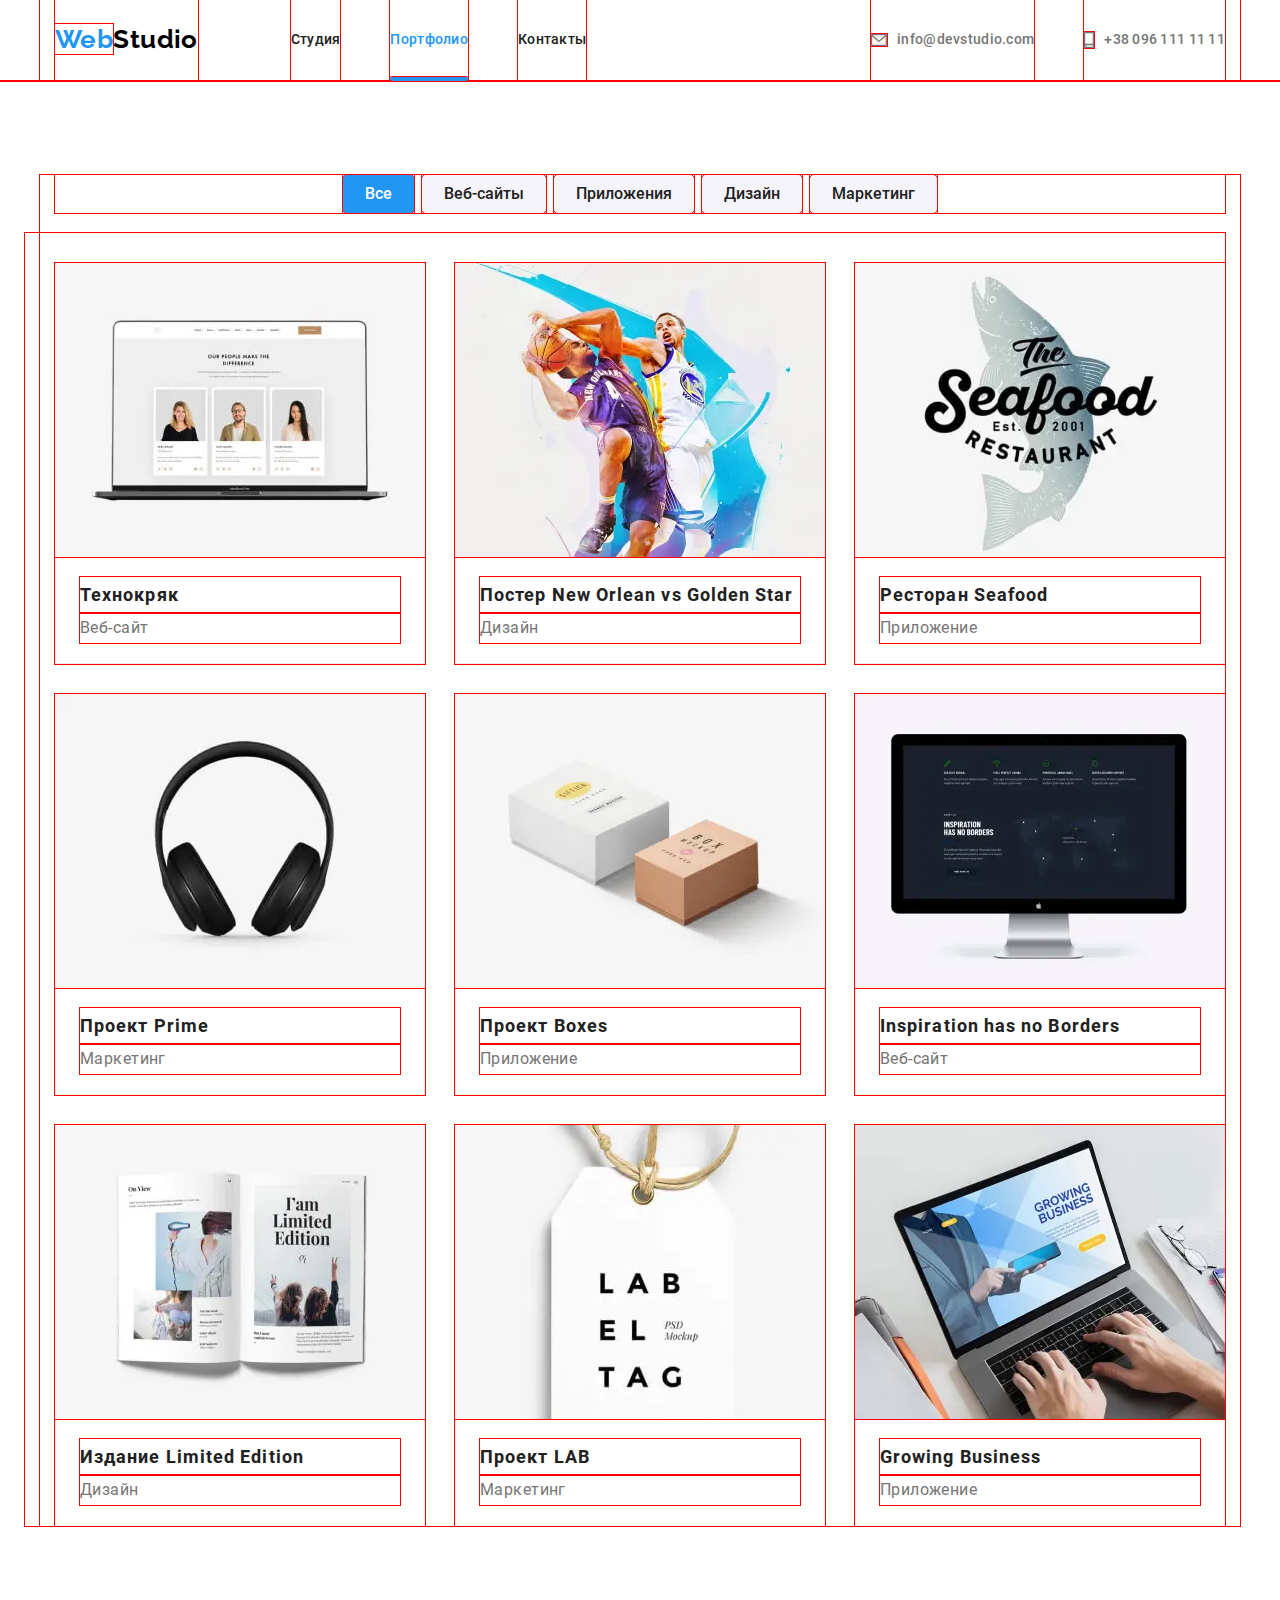
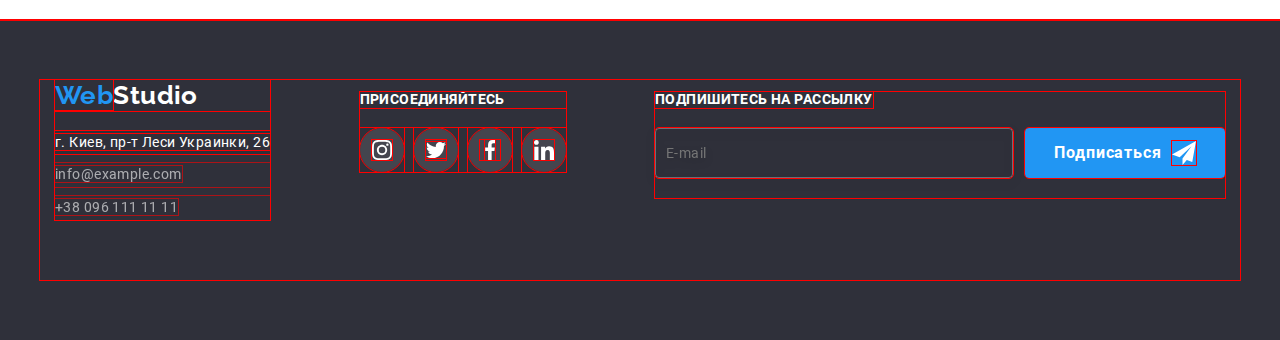
==== commit ea9c4202: "добавляет отзывчивые изображения для секции portfolio" ====
--- a/portfolio.html
+++ b/portfolio.html
@@ -104,7 +104,59 @@
             <li class="item portfolio__item">
               <a class="portfolio__link" href="">
                 <div class="portfolio__thumb">
-                  <img src="./images/portfolio/1-technokryak.jpg" width="370" height="294" alt="страница веб-сайта" />
+                  <picture>
+                    <source
+                      srcset="
+                        ./images/desktop/portfolio/portfolio-1-desktop.webp    1x,
+                        ./images/desktop/portfolio/portfolio-1-desktop@2x.webp 2x
+                      "
+                      media="(min-width: 1200px)"
+                      type="image/webp"
+                    />
+                    <source
+                      srcset="
+                        ./images/tablet/portfolio/portfolio-1-tablet.webp    1x,
+                        ./images/tablet/portfolio/portfolio-1-tablet@2x.webp 2x
+                      "
+                      media="(min-width: 768px)"
+                      type="image/webp"
+                    />
+                    <source
+                      srcset="
+                        ./images/mobile/portfolio/portfolio-1-mobile.webp    1x,
+                        ./images/mobile/portfolio/portfolio-1-mobile@2x.webp 2x
+                      "
+                      media="(min-width: 320px)"
+                      type="image/webp"
+                    />
+
+                    <source
+                      srcset="
+                        ./images/desktop/portfolio/portfolio-1-desktop.jpg    1x,
+                        ./images/desktop/portfolio/portfolio-1-desktop@2x.jpg 2x
+                      "
+                      media="(min-width: 1200px)"
+                      type="image/jpeg"
+                    />
+                    <source
+                      srcset="
+                        ./images/tablet/portfolio/portfolio-1-tablet.jpg    1x,
+                        ./images/tablet/portfolio/portfolio-1-tablet@2x.jpg 2x
+                      "
+                      media="(min-width: 768px)"
+                      type="image/webp"
+                    />
+                    <source
+                      srcset="
+                        ./images/mobile/portfolio/portfolio-1-mobile.jpg    1x,
+                        ./images/mobile/portfolio/portfolio-1-mobile@2x.jpg 2x
+                      "
+                      media="(min-width: 320px)"
+                      type="image/webp"
+                    />
+                    <img src="./images/mobile/portfolio/portfolio-1-mobile.jpg" width="450" alt="страница веб-сайта" />
+                  </picture>
+
                   <div class="portfolio__overlay">
                     <p class="portfolio__text">
                       Технокряк это современная площадка распространения коронавируса. Компании используют эту платформу
@@ -112,16 +164,74 @@
                     </p>
                   </div>
                 </div>
+
                 <div class="portfolio__project">
                   <h3 class="portfolio__subtitle">Технокряк</h3>
                   <p class="portfolio__label">Веб-сайт</p>
                 </div>
               </a>
             </li>
+
             <li class="item portfolio__item">
               <a class="portfolio__link" href="">
                 <div class="portfolio__thumb">
-                  <img src="./images/portfolio/2-poster.jpg" width="370" height="294" alt="постер с волейболистами" />
+                  <picture>
+                    <source
+                      srcset="
+                        ./images/desktop/portfolio/portfolio-2-desktop.webp    1x,
+                        ./images/desktop/portfolio/portfolio-2-desktop@2x.webp 2x
+                      "
+                      media="(min-width: 1200px)"
+                      type="image/webp"
+                    />
+                    <source
+                      srcset="
+                        ./images/tablet/portfolio/portfolio-2-tablet.webp    1x,
+                        ./images/tablet/portfolio/portfolio-2-tablet@2x.webp 2x
+                      "
+                      media="(min-width: 768px)"
+                      type="image/webp"
+                    />
+                    <source
+                      srcset="
+                        ./images/mobile/portfolio/portfolio-2-mobile.webp    1x,
+                        ./images/mobile/portfolio/portfolio-2-mobile@2x.webp 2x
+                      "
+                      media="(min-width: 320px)"
+                      type="image/webp"
+                    />
+
+                    <source
+                      srcset="
+                        ./images/desktop/portfolio/portfolio-2-desktop.jpg    1x,
+                        ./images/desktop/portfolio/portfolio-2-desktop@2x.jpg 2x
+                      "
+                      media="(min-width: 1200px)"
+                      type="image/jpeg"
+                    />
+                    <source
+                      srcset="
+                        ./images/tablet/portfolio/portfolio-2-tablet.jpg    1x,
+                        ./images/tablet/portfolio/portfolio-2-tablet@2x.jpg 2x
+                      "
+                      media="(min-width: 768px)"
+                      type="image/webp"
+                    />
+                    <source
+                      srcset="
+                        ./images/mobile/portfolio/portfolio-2-mobile.jpg    1x,
+                        ./images/mobile/portfolio/portfolio-2-mobile@2x.jpg 2x
+                      "
+                      media="(min-width: 320px)"
+                      type="image/webp"
+                    />
+                    <img
+                      src="./images/mobile/portfolio/portfolio-2-mobile.jpg"
+                      width="450"
+                      alt="постер с волейболистами"
+                    />
+                  </picture>
+
                   <div class="portfolio__overlay">
                     <p class="portfolio__text">
                       Технокряк это современная площадка распространения коронавируса. Компании используют эту платформу
@@ -129,16 +239,70 @@
                     </p>
                   </div>
                 </div>
+
                 <div class="portfolio__project">
                   <h3 class="portfolio__subtitle">Постер New Orlean vs Golden Star</h3>
                   <p class="portfolio__label">Дизайн</p>
                 </div>
               </a>
             </li>
+
             <li class="item portfolio__item">
               <a class="portfolio__link" href="">
                 <div class="portfolio__thumb">
-                  <img src="./images/portfolio/3-restaurant.jpg" width="370" height="294" alt="логотип ресторана" />
+                  <picture>
+                    <source
+                      srcset="
+                        ./images/desktop/portfolio/portfolio-3-desktop.webp    1x,
+                        ./images/desktop/portfolio/portfolio-3-desktop@2x.webp 2x
+                      "
+                      media="(min-width: 1200px)"
+                      type="image/webp"
+                    />
+                    <source
+                      srcset="
+                        ./images/tablet/portfolio/portfolio-3-tablet.webp    1x,
+                        ./images/tablet/portfolio/portfolio-3-tablet@2x.webp 2x
+                      "
+                      media="(min-width: 768px)"
+                      type="image/webp"
+                    />
+                    <source
+                      srcset="
+                        ./images/mobile/portfolio/portfolio-3-mobile.webp    1x,
+                        ./images/mobile/portfolio/portfolio-3-mobile@2x.webp 2x
+                      "
+                      media="(min-width: 320px)"
+                      type="image/webp"
+                    />
+
+                    <source
+                      srcset="
+                        ./images/desktop/portfolio/portfolio-3-desktop.jpg    1x,
+                        ./images/desktop/portfolio/portfolio-3-desktop@2x.jpg 2x
+                      "
+                      media="(min-width: 1200px)"
+                      type="image/jpeg"
+                    />
+                    <source
+                      srcset="
+                        ./images/tablet/portfolio/portfolio-3-tablet.jpg    1x,
+                        ./images/tablet/portfolio/portfolio-3-tablet@2x.jpg 2x
+                      "
+                      media="(min-width: 768px)"
+                      type="image/webp"
+                    />
+                    <source
+                      srcset="
+                        ./images/mobile/portfolio/portfolio-3-mobile.jpg    1x,
+                        ./images/mobile/portfolio/portfolio-3-mobile@2x.jpg 2x
+                      "
+                      media="(min-width: 320px)"
+                      type="image/webp"
+                    />
+                    <img src="./images/mobile/portfolio/portfolio-3-mobile.jpg" width="450" alt="логотип ресторана" />
+                  </picture>
+
                   <div class="portfolio__overlay">
                     <p class="portfolio__text">
                       Технокряк это современная площадка распространения коронавируса. Компании используют эту платформу
@@ -146,16 +310,70 @@
                     </p>
                   </div>
                 </div>
+
                 <div class="portfolio__project">
                   <h3 class="portfolio__subtitle">Ресторан Seafood</h3>
                   <p class="portfolio__label">Приложение</p>
                 </div>
               </a>
             </li>
+
             <li class="item portfolio__item">
               <a class="portfolio__link" href="">
                 <div class="portfolio__thumb">
-                  <img src="./images/portfolio/4-project-prime.jpg" width="370" height="294" alt="наушники" />
+                  <picture>
+                    <source
+                      srcset="
+                        ./images/desktop/portfolio/portfolio-4-desktop.webp    1x,
+                        ./images/desktop/portfolio/portfolio-4-desktop@2x.webp 2x
+                      "
+                      media="(min-width: 1200px)"
+                      type="image/webp"
+                    />
+                    <source
+                      srcset="
+                        ./images/tablet/portfolio/portfolio-4-tablet.webp    1x,
+                        ./images/tablet/portfolio/portfolio-4-tablet@2x.webp 2x
+                      "
+                      media="(min-width: 768px)"
+                      type="image/webp"
+                    />
+                    <source
+                      srcset="
+                        ./images/mobile/portfolio/portfolio-4-mobile.webp    1x,
+                        ./images/mobile/portfolio/portfolio-4-mobile@2x.webp 2x
+                      "
+                      media="(min-width: 320px)"
+                      type="image/webp"
+                    />
+
+                    <source
+                      srcset="
+                        ./images/desktop/portfolio/portfolio-4-desktop.jpg    1x,
+                        ./images/desktop/portfolio/portfolio-4-desktop@2x.jpg 2x
+                      "
+                      media="(min-width: 1200px)"
+                      type="image/jpeg"
+                    />
+                    <source
+                      srcset="
+                        ./images/tablet/portfolio/portfolio-4-tablet.jpg    1x,
+                        ./images/tablet/portfolio/portfolio-4-tablet@2x.jpg 2x
+                      "
+                      media="(min-width: 768px)"
+                      type="image/webp"
+                    />
+                    <source
+                      srcset="
+                        ./images/mobile/portfolio/portfolio-4-mobile.jpg    1x,
+                        ./images/mobile/portfolio/portfolio-4-mobile@2x.jpg 2x
+                      "
+                      media="(min-width: 320px)"
+                      type="image/webp"
+                    />
+                    <img src="./images/mobile/portfolio/portfolio-4-mobile.jpg" width="450" alt="наушники" />
+                  </picture>
+
                   <div class="portfolio__overlay">
                     <p class="portfolio__text">
                       Технокряк это современная площадка распространения коронавируса. Компании используют эту платформу
@@ -163,16 +381,70 @@
                     </p>
                   </div>
                 </div>
+
                 <div class="portfolio__project">
                   <h3 class="portfolio__subtitle">Проект Prime</h3>
                   <p class="portfolio__label">Маркетинг</p>
                 </div>
               </a>
             </li>
+
             <li class="item portfolio__item">
               <a class="portfolio__link" href="">
                 <div class="portfolio__thumb">
-                  <img src="./images/portfolio/5-project-boxes.jpg" width="370" height="294" alt="две коробки" />
+                  <picture>
+                    <source
+                      srcset="
+                        ./images/desktop/portfolio/portfolio-5-desktop.webp    1x,
+                        ./images/desktop/portfolio/portfolio-5-desktop@2x.webp 2x
+                      "
+                      media="(min-width: 1200px)"
+                      type="image/webp"
+                    />
+                    <source
+                      srcset="
+                        ./images/tablet/portfolio/portfolio-5-tablet.webp    1x,
+                        ./images/tablet/portfolio/portfolio-5-tablet@2x.webp 2x
+                      "
+                      media="(min-width: 768px)"
+                      type="image/webp"
+                    />
+                    <source
+                      srcset="
+                        ./images/mobile/portfolio/portfolio-5-mobile.webp    1x,
+                        ./images/mobile/portfolio/portfolio-5-mobile@2x.webp 2x
+                      "
+                      media="(min-width: 320px)"
+                      type="image/webp"
+                    />
+
+                    <source
+                      srcset="
+                        ./images/desktop/portfolio/portfolio-5-desktop.jpg    1x,
+                        ./images/desktop/portfolio/portfolio-5-desktop@2x.jpg 2x
+                      "
+                      media="(min-width: 1200px)"
+                      type="image/jpeg"
+                    />
+                    <source
+                      srcset="
+                        ./images/tablet/portfolio/portfolio-5-tablet.jpg    1x,
+                        ./images/tablet/portfolio/portfolio-5-tablet@2x.jpg 2x
+                      "
+                      media="(min-width: 768px)"
+                      type="image/webp"
+                    />
+                    <source
+                      srcset="
+                        ./images/mobile/portfolio/portfolio-5-mobile.jpg    1x,
+                        ./images/mobile/portfolio/portfolio-5-mobile@2x.jpg 2x
+                      "
+                      media="(min-width: 320px)"
+                      type="image/webp"
+                    />
+                    <img src="./images/mobile/portfolio/portfolio-5-mobile.jpg" width="450" alt="две коробки" />
+                  </picture>
+
                   <div class="portfolio__overlay">
                     <p class="portfolio__text">
                       Технокряк это современная площадка распространения коронавируса. Компании используют эту платформу
@@ -180,21 +452,70 @@
                     </p>
                   </div>
                 </div>
+
                 <div class="portfolio__project">
                   <h3 class="portfolio__subtitle">Проект Boxes</h3>
                   <p class="portfolio__label">Приложение</p>
                 </div>
               </a>
             </li>
+
             <li class="item portfolio__item">
               <a class="portfolio__link" href="">
                 <div class="portfolio__thumb">
-                  <img
-                    src="./images/portfolio/6-inspiration-has-no-borders.jpg"
-                    width="370"
-                    height="294"
-                    alt="страница сайта"
-                  />
+                  <picture>
+                    <source
+                      srcset="
+                        ./images/desktop/portfolio/portfolio-6-desktop.webp    1x,
+                        ./images/desktop/portfolio/portfolio-6-desktop@2x.webp 2x
+                      "
+                      media="(min-width: 1200px)"
+                      type="image/webp"
+                    />
+                    <source
+                      srcset="
+                        ./images/tablet/portfolio/portfolio-6-tablet.webp    1x,
+                        ./images/tablet/portfolio/portfolio-6-tablet@2x.webp 2x
+                      "
+                      media="(min-width: 768px)"
+                      type="image/webp"
+                    />
+                    <source
+                      srcset="
+                        ./images/mobile/portfolio/portfolio-6-mobile.webp    1x,
+                        ./images/mobile/portfolio/portfolio-6-mobile@2x.webp 2x
+                      "
+                      media="(min-width: 320px)"
+                      type="image/webp"
+                    />
+
+                    <source
+                      srcset="
+                        ./images/desktop/portfolio/portfolio-6-desktop.jpg    1x,
+                        ./images/desktop/portfolio/portfolio-6-desktop@2x.jpg 2x
+                      "
+                      media="(min-width: 1200px)"
+                      type="image/jpeg"
+                    />
+                    <source
+                      srcset="
+                        ./images/tablet/portfolio/portfolio-6-tablet.jpg    1x,
+                        ./images/tablet/portfolio/portfolio-6-tablet@2x.jpg 2x
+                      "
+                      media="(min-width: 768px)"
+                      type="image/webp"
+                    />
+                    <source
+                      srcset="
+                        ./images/mobile/portfolio/portfolio-6-mobile.jpg    1x,
+                        ./images/mobile/portfolio/portfolio-6-mobile@2x.jpg 2x
+                      "
+                      media="(min-width: 320px)"
+                      type="image/webp"
+                    />
+                    <img src="./images/mobile/portfolio/portfolio-6-mobile.jpg" width="450" alt="страница сайта" />
+                  </picture>
+
                   <div class="portfolio__overlay">
                     <p class="portfolio__text">
                       Технокряк это современная площадка распространения коронавируса. Компании используют эту платформу
@@ -202,21 +523,70 @@
                     </p>
                   </div>
                 </div>
+
                 <div class="portfolio__project">
                   <h3 class="portfolio__subtitle">Inspiration has no Borders</h3>
                   <p class="portfolio__label">Веб-сайт</p>
                 </div>
               </a>
             </li>
+
             <li class="item portfolio__item">
               <a class="portfolio__link" href="">
                 <div class="portfolio__thumb">
-                  <img
-                    src="./images/portfolio/7-limited-edition.jpg"
-                    width="370"
-                    height="294"
-                    alt="развернутая книга"
-                  />
+                  <picture>
+                    <source
+                      srcset="
+                        ./images/desktop/portfolio/portfolio-7-desktop.webp    1x,
+                        ./images/desktop/portfolio/portfolio-7-desktop@2x.webp 2x
+                      "
+                      media="(min-width: 1200px)"
+                      type="image/webp"
+                    />
+                    <source
+                      srcset="
+                        ./images/tablet/portfolio/portfolio-7-tablet.webp    1x,
+                        ./images/tablet/portfolio/portfolio-7-tablet@2x.webp 2x
+                      "
+                      media="(min-width: 768px)"
+                      type="image/webp"
+                    />
+                    <source
+                      srcset="
+                        ./images/mobile/portfolio/portfolio-7-mobile.webp    1x,
+                        ./images/mobile/portfolio/portfolio-7-mobile@2x.webp 2x
+                      "
+                      media="(min-width: 320px)"
+                      type="image/webp"
+                    />
+
+                    <source
+                      srcset="
+                        ./images/desktop/portfolio/portfolio-7-desktop.jpg    1x,
+                        ./images/desktop/portfolio/portfolio-7-desktop@2x.jpg 2x
+                      "
+                      media="(min-width: 1200px)"
+                      type="image/jpeg"
+                    />
+                    <source
+                      srcset="
+                        ./images/tablet/portfolio/portfolio-7-tablet.jpg    1x,
+                        ./images/tablet/portfolio/portfolio-7-tablet@2x.jpg 2x
+                      "
+                      media="(min-width: 768px)"
+                      type="image/webp"
+                    />
+                    <source
+                      srcset="
+                        ./images/mobile/portfolio/portfolio-7-mobile.jpg    1x,
+                        ./images/mobile/portfolio/portfolio-7-mobile@2x.jpg 2x
+                      "
+                      media="(min-width: 320px)"
+                      type="image/webp"
+                    />
+                    <img src="./images/mobile/portfolio/portfolio-7-mobile.jpg" width="450" alt="развернутая книга" />
+                  </picture>
+
                   <div class="portfolio__overlay">
                     <p class="portfolio__text">
                       Технокряк это современная площадка распространения коронавируса. Компании используют эту платформу
@@ -224,16 +594,70 @@
                     </p>
                   </div>
                 </div>
+
                 <div class="portfolio__project">
                   <h3 class="portfolio__subtitle">Издание Limited Edition</h3>
                   <p class="portfolio__label">Дизайн</p>
                 </div>
               </a>
             </li>
+
             <li class="item portfolio__item">
               <a class="portfolio__link" href="">
                 <div class="portfolio__thumb">
-                  <img src="./images/portfolio/8-project-lab.jpg" width="370" height="294" alt="карточка проекта" />
+                  <picture>
+                    <source
+                      srcset="
+                        ./images/desktop/portfolio/portfolio-8-desktop.webp    1x,
+                        ./images/desktop/portfolio/portfolio-8-desktop@2x.webp 2x
+                      "
+                      media="(min-width: 1200px)"
+                      type="image/webp"
+                    />
+                    <source
+                      srcset="
+                        ./images/tablet/portfolio/portfolio-8-tablet.webp    1x,
+                        ./images/tablet/portfolio/portfolio-8-tablet@2x.webp 2x
+                      "
+                      media="(min-width: 768px)"
+                      type="image/webp"
+                    />
+                    <source
+                      srcset="
+                        ./images/mobile/portfolio/portfolio-8-mobile.webp    1x,
+                        ./images/mobile/portfolio/portfolio-8-mobile@2x.webp 2x
+                      "
+                      media="(min-width: 320px)"
+                      type="image/webp"
+                    />
+
+                    <source
+                      srcset="
+                        ./images/desktop/portfolio/portfolio-8-desktop.jpg    1x,
+                        ./images/desktop/portfolio/portfolio-8-desktop@2x.jpg 2x
+                      "
+                      media="(min-width: 1200px)"
+                      type="image/jpeg"
+                    />
+                    <source
+                      srcset="
+                        ./images/tablet/portfolio/portfolio-8-tablet.jpg    1x,
+                        ./images/tablet/portfolio/portfolio-8-tablet@2x.jpg 2x
+                      "
+                      media="(min-width: 768px)"
+                      type="image/webp"
+                    />
+                    <source
+                      srcset="
+                        ./images/mobile/portfolio/portfolio-8-mobile.jpg    1x,
+                        ./images/mobile/portfolio/portfolio-8-mobile@2x.jpg 2x
+                      "
+                      media="(min-width: 320px)"
+                      type="image/webp"
+                    />
+                    <img src="./images/mobile/portfolio/portfolio-8-mobile.jpg" width="450" alt="карточка проекта" />
+                  </picture>
+
                   <div class="portfolio__overlay">
                     <p class="portfolio__text">
                       Технокряк это современная площадка распространения коронавируса. Компании используют эту платформу
@@ -241,21 +665,70 @@
                     </p>
                   </div>
                 </div>
+
                 <div class="portfolio__project">
                   <h3 class="portfolio__subtitle">Проект LAB</h3>
                   <p class="portfolio__label">Маркетинг</p>
                 </div>
               </a>
             </li>
+
             <li class="item portfolio__item">
               <a class="portfolio__link" href="">
                 <div class="portfolio__thumb">
-                  <img
-                    src="./images/portfolio/9-growing-business.jpg"
-                    width="370"
-                    height="294"
-                    alt="работа за ноутбуком"
-                  />
+                  <picture>
+                    <source
+                      srcset="
+                        ./images/desktop/portfolio/portfolio-9-desktop.webp    1x,
+                        ./images/desktop/portfolio/portfolio-9-desktop@2x.webp 2x
+                      "
+                      media="(min-width: 1200px)"
+                      type="image/webp"
+                    />
+                    <source
+                      srcset="
+                        ./images/tablet/portfolio/portfolio-9-tablet.webp    1x,
+                        ./images/tablet/portfolio/portfolio-9-tablet@2x.webp 2x
+                      "
+                      media="(min-width: 768px)"
+                      type="image/webp"
+                    />
+                    <source
+                      srcset="
+                        ./images/mobile/portfolio/portfolio-9-mobile.webp    1x,
+                        ./images/mobile/portfolio/portfolio-9-mobile@2x.webp 2x
+                      "
+                      media="(min-width: 320px)"
+                      type="image/webp"
+                    />
+
+                    <source
+                      srcset="
+                        ./images/desktop/portfolio/portfolio-9-desktop.jpg    1x,
+                        ./images/desktop/portfolio/portfolio-9-desktop@2x.jpg 2x
+                      "
+                      media="(min-width: 1200px)"
+                      type="image/jpeg"
+                    />
+                    <source
+                      srcset="
+                        ./images/tablet/portfolio/portfolio-9-tablet.jpg    1x,
+                        ./images/tablet/portfolio/portfolio-9-tablet@2x.jpg 2x
+                      "
+                      media="(min-width: 768px)"
+                      type="image/webp"
+                    />
+                    <source
+                      srcset="
+                        ./images/mobile/portfolio/portfolio-9-mobile.jpg    1x,
+                        ./images/mobile/portfolio/portfolio-9-mobile@2x.jpg 2x
+                      "
+                      media="(min-width: 320px)"
+                      type="image/webp"
+                    />
+                    <img src="./images/mobile/portfolio/portfolio-9-mobile.jpg" width="450" alt="работа за ноутбуком" />
+                  </picture>
+
                   <div class="portfolio__overlay">
                     <p class="portfolio__text">
                       Технокряк это современная площадка распространения коронавируса. Компании используют эту платформу
@@ -263,6 +736,7 @@
                     </p>
                   </div>
                 </div>
+
                 <div class="portfolio__project">
                   <h3 class="portfolio__subtitle">Growing Business</h3>
                   <p class="portfolio__label">Приложение</p>
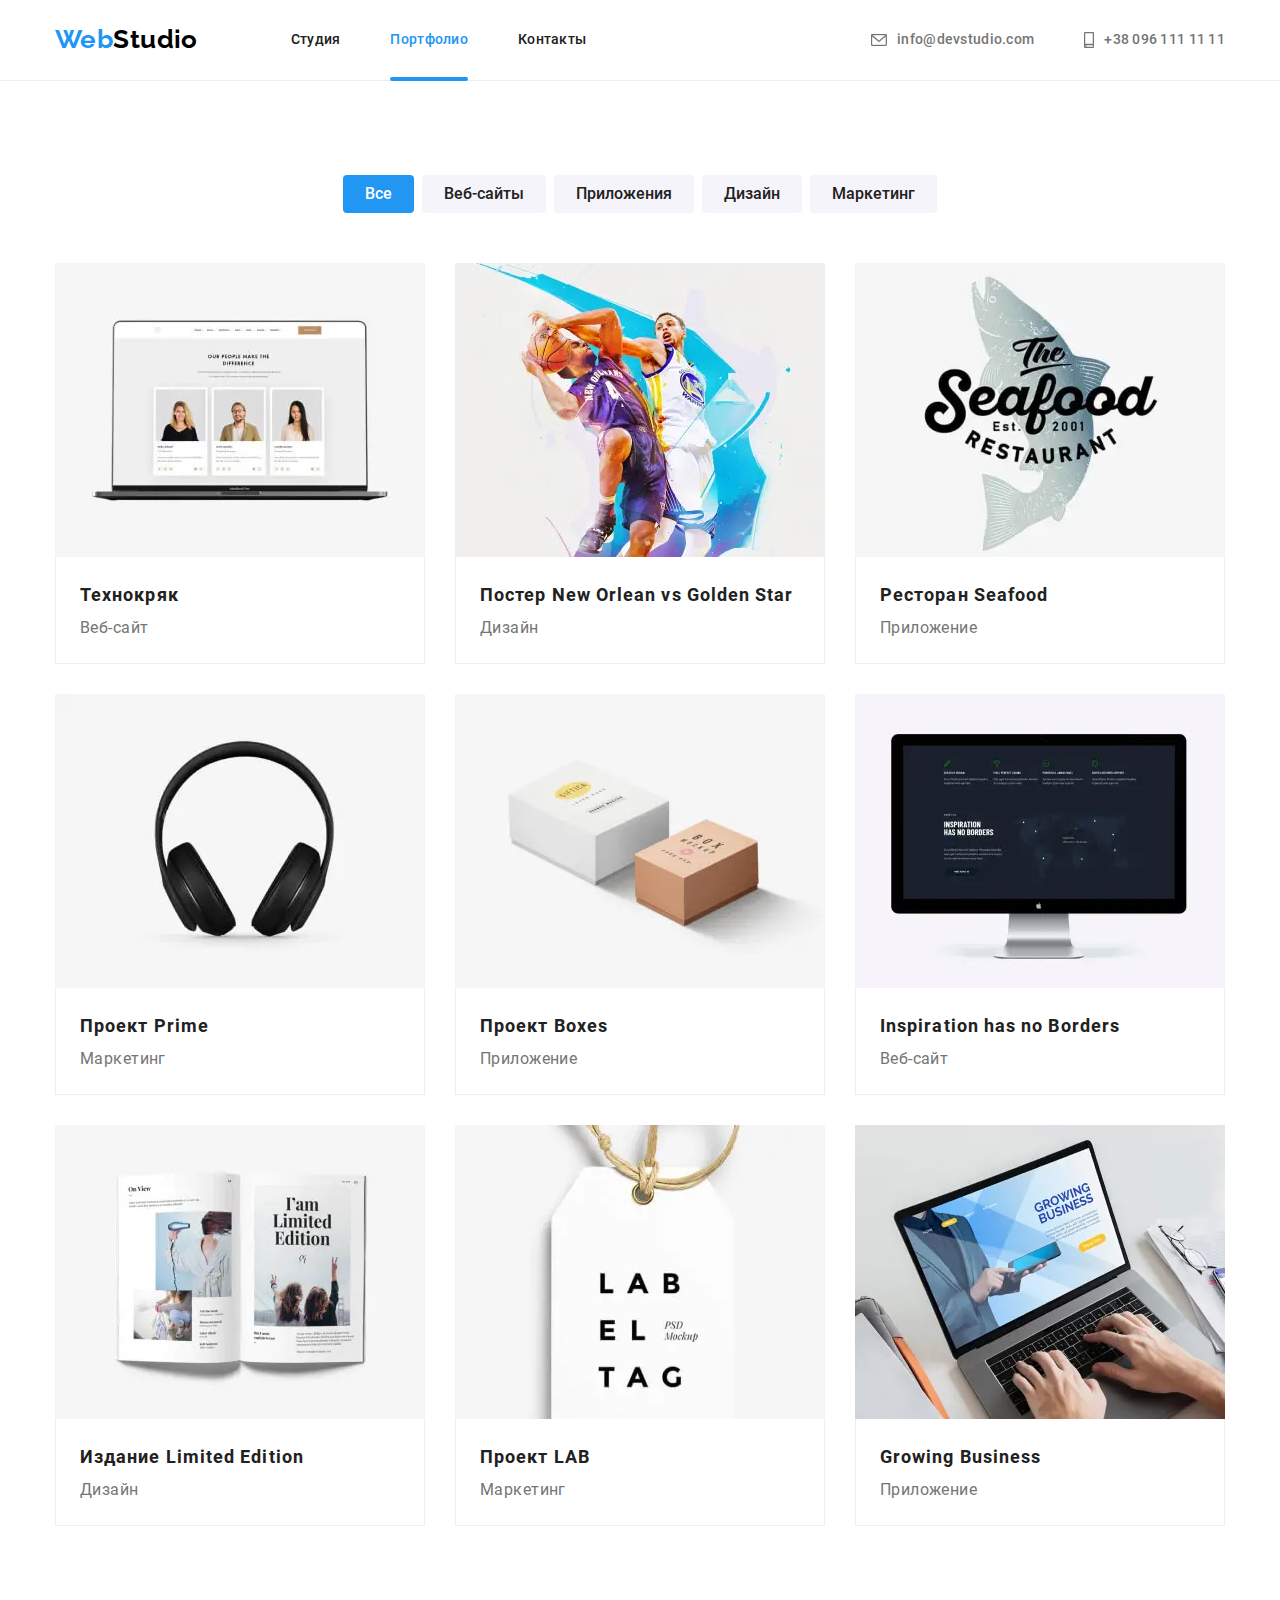
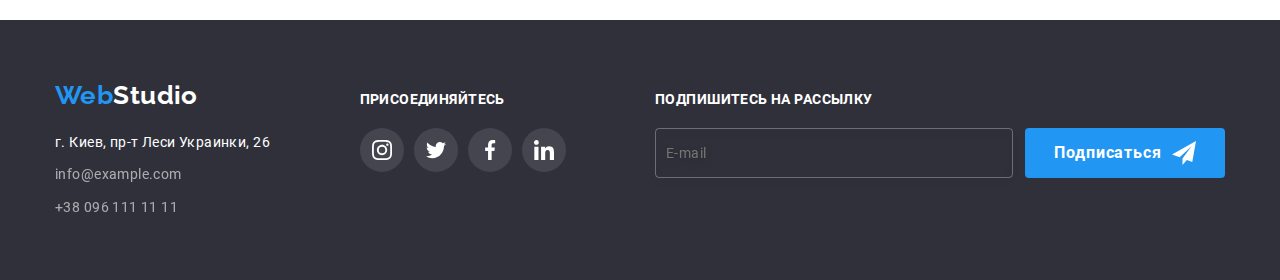
==== commit 84c19c90: "Правки" ====
--- a/portfolio.html
+++ b/portfolio.html
@@ -12,6 +12,7 @@
       <div class="container header__container">
         <nav class="header__nav">
           <a class="header__logo logo link" href="./index.html"><span class="logo--accent">Web</span>Studio</a>
+
           <ul class="menu">
             <li class="menu__item"><a class="link menu__link" href="./index.html">Студия</a></li>
             <li class="menu__item">
@@ -30,7 +31,7 @@
         <ul class="menu header-contact">
           <li class="header-contact__item">
             <a class="link header-contact__link" href="mailto:info@devstudio.com">
-              <svg class="menu__icon" width="16" height="12">
+              <svg class="menu__icon menu__icon--mail" width="16" height="12">
                 <use href="./images/icons/sprite.svg#icon-mail"></use>
               </svg>
               info@devstudio.com
@@ -38,7 +39,7 @@
           </li>
           <li class="header-contact__item">
             <a class="link header-contact__link" href="tel:+380961111111">
-              <svg class="menu__icon" width="10" height="16">
+              <svg class="menu__icon menu__icon--phone" width="10" height="16">
                 <use href="./images/icons/sprite.svg#icon-phone"></use>
               </svg>
               +38 096 111 11 11
--- a/css/main.min.css
+++ b/css/main.min.css
@@ -1,2 +1,2 @@
-/*! modern-normalize v1.1.0 | MIT License | https://github.com/sindresorhus/modern-normalize */*,::before,::after{box-sizing:border-box}html{line-height:1.15;-webkit-text-size-adjust:100%;-moz-tab-size:4;tab-size:4}body{margin:0;font-family:system-ui,-apple-system,"Segoe UI",Roboto,Helvetica,Arial,sans-serif,"Apple Color Emoji","Segoe UI Emoji"}hr{height:0;color:inherit}abbr[title]{text-decoration:underline dotted}b,strong{font-weight:bolder}code,kbd,samp,pre{font-family:ui-monospace, SFMono-Regular, Consolas, "Liberation Mono", Menlo, monospace;font-size:1em}small{font-size:80%}sub,sup{font-size:75%;line-height:0;position:relative;vertical-align:baseline}sub{bottom:-0.25em}sup{top:-0.5em}table{text-indent:0;border-color:inherit}button,input,optgroup,select,textarea{font-family:inherit;font-size:100%;line-height:1.15;margin:0}button,select{text-transform:none}button,[type="button"],[type="reset"],[type="submit"]{-webkit-appearance:button}::-moz-focus-inner{border-style:none;padding:0}:-moz-focusring{outline:1px dotted ButtonText}:-moz-ui-invalid{box-shadow:none}legend{padding:0}progress{vertical-align:baseline}::-webkit-inner-spin-button,::-webkit-outer-spin-button{height:auto}[type="search"]{-webkit-appearance:textfield;outline-offset:-2px}::-webkit-search-decoration{-webkit-appearance:none}::-webkit-file-upload-button{-webkit-appearance:button;font:inherit}summary{display:list-item}@font-face{font-family:"Roboto";font-style:normal;font-weight:400;font-display:swap;src:local("Roboto"),url("../fonts/roboto-v27-latin_cyrillic-regular.woff2") format("woff2"),url("../fonts/roboto-v27-latin_cyrillic-regular.woff") format("woff")}@font-face{font-family:"Roboto";font-style:normal;font-weight:500;font-display:swap;src:local("Roboto"),url("../fonts/roboto-v27-latin_cyrillic-500.woff2") format("woff2"),url("../fonts/roboto-v27-latin_cyrillic-500.woff") format("woff")}@font-face{font-family:"Roboto";font-style:normal;font-weight:700;font-display:swap;src:local("Roboto"),url("../fonts/roboto-v27-latin_cyrillic-700.woff2") format("woff2"),url("../fonts/roboto-v27-latin_cyrillic-700.woff") format("woff")}@font-face{font-family:"Roboto";font-style:normal;font-weight:900;font-display:swap;src:local("Roboto"),url("../fonts/roboto-v27-latin_cyrillic-900.woff2") format("woff2"),url("../fonts/roboto-v27-latin_cyrillic-900.woff") format("woff")}@font-face{font-family:"Raleway";font-style:normal;font-weight:700;font-display:swap;src:local("Raleway"),url("../fonts/raleway-v19-latin_cyrillic-700.woff2") format("woff2"),url("../fonts/raleway-v19-latin_cyrillic-700.woff") format("woff")}:root{--primary-background-color: #ffffff;--secondary-background-color: #2f303a;--accent-background-color: #f5f4fa;--primary-text-color: #212121;--secondary-text-color: #757575;--accent-text-color: #ffffff;--accent-color: #2196f3;--secondary-accent-color: #000000;--icons-color: #afb1b8;--duration: 250ms;--timing-function: cubic-bezier(0.4, 0, 0.2, 1)}html{box-sizing:border-box}*,*::before,*::after{box-sizing:inherit;outline:1px solid red}body{background-color:var(--primary-background-color);color:var(--primary-text-color);font-family:Roboto, sans-serif;font-size:14px;letter-spacing:0.03em}h1,h2,h3,p,ul{margin:0;padding:0;list-style:none}img{display:block;max-width:100%;height:auto}.flex-list{display:flex;flex-wrap:wrap;margin-left:-30px;margin-top:-30px}.item{margin-left:30px;margin-top:30px}.link{color:inherit;text-decoration:none;transition-property:color;transition-duration:var(--duration);transition-timing-function:var(--timing-function)}.link:hover,.link:focus{color:var(--accent-color)}.visually-hidden{position:absolute !important;clip:rect(1px 1px 1px 1px);clip:rect(1px, 1px, 1px, 1px);padding:0 !important;border:0 !important;height:1px !important;width:1px !important;overflow:hidden}.container{width:100%;padding:0 15px}@media screen and (min-width: 480px){.container{max-width:480px;margin:0 auto}}@media screen and (min-width: 768px){.container{max-width:768px}}@media screen and (min-width: 1200px){.container{max-width:1200px}}.button{background-color:var(--accent-color);color:var(--accent-text-color);font-weight:700;font-size:16px;line-height:1.87;align-items:center;letter-spacing:0.06em;border-radius:4px;min-width:200px;border:none;cursor:pointer;transform:scale(1);transition-property:box-shadow, transform;transition-duration:var(--duration);transition-timing-function:var(--timing-function)}.button:active{transform:scale(0.9)}.logo{font-family:Raleway;font-weight:700;font-size:24px;line-height:1.17}@media screen and (min-width: 1200px){.logo{font-size:26px;line-height:1.19}}.logo--accent{color:var(--accent-color);border:none}.menu{display:none}@media screen and (min-width: 768px){.menu{display:inline-flex;align-items:center}}.menu__item:not(:last-child){margin-right:50px}.menu__link{display:inline-flex;align-items:center;padding:32px 0;font-weight:500;line-height:1.14;letter-spacing:0.02em}.menu__icon{fill:var(--secondary-text-color);margin-right:10px;stroke:currentColor}.menu__item{position:relative}.menu__link--current{color:var(--accent-color)}.menu__link--current::after{content:"";position:absolute;left:0;bottom:-1.5px;display:block;width:100%;height:4px;background:var(--accent-color);border-radius:2px}.mobile-menu__btn-open{display:inline-block;background-color:transparent;border:none;cursor:pointer}@media screen and (min-width: 768px){.mobile-menu__btn-open{display:none}}.mobile-menu__icon-open{width:40px;height:40px;transition-property:fill;transition-duration:var(--duration);transition-timing-function:var(--timing-function)}.mobile-menu__btn-open:hover .mobile-menu__icon-open,.mobile-menu__btn-open:focus .mobile-menu__icon-open{fill:var(--accent-color)}.mobile-menu{position:fixed;background-color:var(--primary-background-color);top:0;left:0;width:100vw;height:100vh;z-index:1}.mobile-menu.is-hidden{opacity:0;pointer-events:none}@media screen and (min-width: 768px){.mobile-menu{display:none}}.mobile-menu__container{position:relative;height:100%;display:flex;flex-direction:column;justify-content:space-between;padding:48px 20px;font-weight:500;letter-spacing:0.02em}@media screen and (min-width: 480px){.mobile-menu__container{padding:48px 40px}}.mobile-menu__btn-close{position:absolute;top:10px;right:15px;width:40px;height:40px;background-color:var(--primary-background-color);border:none;cursor:pointer;transform:scale(1);transition-property:transform;transition-duration:var(--duration);transition-timing-function:var(--timing-function)}.mobile-menu__btn-close:active{transform:scale(0.9)}.mobile-menu__icone-close{width:100%;height:100%}.mobile-menu__btn-close:hover .mobile-menu__icone-close,.mobile-menu__btn-close:focus .mobile-menu__icone-close{fill:var(--accent-color)}.mobile-menu__list{font-size:26px;line-height:1.18;color:var(--primary-text-colorvar)}@media screen and (min-width: 480px){.mobile-menu__list{font-size:40px}}.mobile-menu__item{margin-bottom:32px}.link--current{color:var(--accent-color)}.mobile-menu__contacts{margin-bottom:64px}.mobile-menu__contacts .mobile-menu__item{font-size:18px;line-height:1.17;color:var(--secondary-text-color)}@media screen and (min-width: 480px){.mobile-menu__contacts .mobile-menu__item{font-size:24px}}.mobile-menu__contacts .mobile-menu__item:first-child{font-size:22px;color:var(--accent-color)}@media screen and (min-width: 480px){.mobile-menu__contacts .mobile-menu__item:first-child{font-size:34px}}.mobile-menu__social{display:flex;flex-wrap:wrap;font-size:18px;line-height:1.22;color:var(--accent-color)}.mobile-menu__social .mobile-menu__item:not(:last-child)::after{content:"";border:1px solid rgba(33,33,33,0.2);transform:rotate(90deg);margin-left:10px;margin-right:10px}@media screen and (min-width: 480px){.mobile-menu__social{flex-wrap:nowrap}}.social-icons{display:inline-flex}.social-icons__item:not(:last-child){margin-right:10px}.social-icons__link{display:flex;justify-content:center;align-items:center;width:44px;height:44px;border-radius:50%;background-color:var(--primary-background-color);transition-property:background-color;transition-duration:var(--duration);transition-timing-function:var(--timing-function)}.social-icons__link:hover,.social-icons__link:focus{background-color:var(--accent-color)}.social-icons__svg{width:20px;height:20px;fill:var(--icons-color);transition-property:fill;transition-duration:var(--duration);transition-timing-function:var(--timing-function)}.social-icons__link:hover .social-icons__svg,.social-icons__link:focus .social-icons__svg{fill:var(--accent-text-color)}.form-subscription{display:block}@media screen and (min-width: 1200px){.form-subscription{display:inline-flex;max-width:570px;flex-wrap:wrap}}.form-subscription__text{display:block;font-weight:700;line-height:1.14;text-transform:uppercase;margin-bottom:20px}.form-subscription__input{width:100%;height:50px;border:1px solid rgba(255,255,255,0.3);filter:drop-shadow(0px 4px 4px rgba(0,0,0,0.15));border-radius:4px;letter-spacing:0.03em;padding-left:10px;background-color:transparent;color:rgba(255,255,255,0.6);margin-bottom:20px}@media screen and (min-width: 768px){.form-subscription__input{width:450px}}@media screen and (min-width: 1200px){.form-subscription__input{width:358px;margin-right:12px}}.form-subscription__btn{display:flex;justify-content:center;height:50px;margin-left:auto;margin-right:auto}.form-subscription__btn:hover,.form-subscription__btn:focus{box-shadow:0px 4px 4px rgba(0,0,0,0.15)}.form-subscription__svg{width:24px;height:24px;margin-left:10px}.backdrop{position:fixed;top:0;left:0;width:100%;height:100%;background-color:rgba(0,0,0,0.2);opacity:1;transition-property:opacity;transition-duration:var(--duration);transition-timing-function:var(--timing-function)}.is-hidden{opacity:0;pointer-events:none}.backdrop.is-hidden .modal{transform:translate(-50%, -50%) scale(1.1)}.modal{position:absolute;top:50%;left:50%;transform:translate(-50%, -50%) scale(1);padding:40px;width:95%;max-height:100vh;box-shadow:0px 1px 3px rgba(0,0,0,0.12),0px 1px 1px rgba(0,0,0,0.14),0px 2px 1px rgba(0,0,0,0.2);border-radius:4px;background:var(--primary-background-color);transition-property:transform;transition-duration:var(--duration);transition-timing-function:var(--timing-function)}@media screen and (min-width: 480px){.modal{width:450px;height:609px}}@media screen and (min-width: 1200px){.modal{width:528px;height:581px}}.modal__btn-close{position:absolute;top:8px;right:8px;width:30px;height:30px;background-color:var(--primary-background-color);border:1px solid rgba(0,0,0,0.1);border-radius:50%;cursor:pointer;transform:scale(1);transition-property:transform;transition-duration:var(--duration);transition-timing-function:var(--timing-function)}.modal__btn-close:active{transform:scale(0.9)}.modal__icone-close{width:100%;height:100%}.modal__btn-close:hover .modal__icone-close,.modal__btn-close:focus .modal__icone-close{fill:var(--accent-color)}.modal-form{box-sizing:border-box;text-align:left;width:100%;color:var(--secondary-text-color)}.modal-form__title{font-weight:700;font-size:16px;line-height:1.15;text-align:center;margin-bottom:12px;color:var(--primary-text-color)}@media screen and (min-width: 480px){.modal-form__title{font-size:20px}}.modal-form__field{position:relative;margin-bottom:10px}.modal-form__field:last-child{margin-bottom:20px}.modal-form__label{display:inline-block;font-size:12px;line-height:1.17;letter-spacing:0.01em;margin-bottom:4px}.modal-form__input{width:100%;height:40px;border:1px solid rgba(33,33,33,0.2);box-sizing:border-box;border-radius:4px;padding-left:42px;transition-property:border-color;transition-duration:var(--duration);transition-timing-function:var(--timing-function)}.modal-form__input:focus{border-color:var(--accent-color);outline:none}.modal-form__input--textarea{display:block;height:100%;padding:12px 16px;resize:none}.modal-form__input--textarea::placeholder{color:rgba(117,117,117,0.5)}@media screen and (min-width: 480px){.modal-form__input--textarea{height:120px}}.modal-form__icone{position:absolute;left:12px;bottom:11px;width:18px;height:18px;transition-property:fill;transition-duration:var(--duration);transition-timing-function:var(--timing-function)}.modal-form__input:focus+.modal-form__icone{fill:var(--accent-color)}.modal-form__checkbox{text-align:center;margin-bottom:30px}.checkbox__label{font-size:12px;line-height:1.67}.checkbox__label::before{content:"";display:inline-block;width:16px;height:15px;border:1.5px solid var(--primary-text-color);box-shadow:0px 1px 3px rgba(0,0,0,0.12),0px 1px 1px rgba(0,0,0,0.14),0px 2px 1px rgba(0,0,0,0.2);border-radius:2px}@media screen and (min-width: 1200px){.checkbox__label{font-size:14px;line-height:1.71}}.checkbox__input:checked+.checkbox__label::before{background-image:url(../images/icons/check.svg);background-repeat:no-repeat;background-position:center;background-size:contain;background-color:var(--accent-color);border:var(--accent-color);border-radius:2px}.checkbox__input{transition-property:border-color;transition-duration:var(--duration);transition-timing-function:var(--timing-function)}.checkbox__input:focus+.checkbox__label::before{border-color:var(--accent-color)}.checkbox__input:hover+.checkbox__label::before{cursor:pointer}.checkbox__link{color:var(--accent-color)}.modal-btn{display:block;margin-left:auto;margin-right:auto;height:50px;box-shadow:0px 4px 4px rgba(0,0,0,0.15)}.section{padding:60px 0}@media screen and (min-width: 1200px){.section{padding:94px 0}}.section__title{text-align:center;font-weight:700;font-size:28px;line-height:1.17;margin-bottom:30px}@media screen and (min-width: 1200px){.section__title{font-size:36px;margin-bottom:50px}}.header{border-bottom:1px solid #ececec}.header__container{display:flex;justify-content:space-between}.header__nav{display:inline-flex;align-items:center}.header__logo{color:var(--secondary-accent-color);padding-top:16px;padding-bottom:16px}@media screen and (min-width: 768px){.header__logo{margin-right:88px;padding-top:26px;padding-bottom:26px}}@media screen and (min-width: 1200px){.header__logo{margin-right:93px;padding-top:24px;padding-bottom:25px}}.header-contact{color:var(--secondary-text-color)}@media screen and (min-width: 768px){.header-contact{display:block}}@media screen and (min-width: 1200px){.header-contact{display:inline-flex}}@media screen and (max-width: 1199.98px){.header-contact__item:not(:last-child){margin-top:21px;margin-bottom:10px}}@media screen and (min-width: 1200px){.header-contact__item:not(:last-child){margin-right:50px}}.header-contact__link{display:inline-flex;align-items:center;font-weight:500;font-size:12px;line-height:1.17;letter-spacing:0.02em}@media screen and (min-width: 1200px){.header-contact__link{padding:32px 0;font-size:14px;line-height:1.14}}.hero{text-align:center;padding-top:118px;padding-bottom:118px;margin-left:auto;margin-right:auto;background-image:linear-gradient(to right, rgba(47,48,58,0.4), rgba(47,48,58,0.4)),url(../images/studio/img-overlay.jpg);background-repeat:no-repeat;background-position:center;background-size:cover}@media screen and (min-width: 1200px){.hero{padding-top:200px;padding-bottom:200px;max-width:1600px}}.block--bg-dark{background-color:var(--secondary-background-color)}.hero__title{color:var(--accent-text-color);font-weight:900;font-size:26px;line-height:1.62;letter-spacing:0.06em;text-transform:uppercase;margin-bottom:30px}@media screen and (min-width: 1200px){.hero__title{font-size:44px;line-height:1.36}}.hero__btn{padding:10px 34px}.features__item{flex-basis:100%}@media screen and (min-width: 768px){.features__item{flex-basis:calc((100% - 2 * 30px) / 2)}}@media screen and (min-width: 1200px){.features__item{flex-basis:calc((100% - 4 * 30px) / 4)}}.features__item::before{display:block;content:"";width:100%;height:120px;background-color:var(--accent-background-color);border-radius:4px;margin-bottom:30px;background-repeat:no-repeat;background-size:auto;background-position:center}.features__item:nth-child(1)::before{background-image:url(../images/icons/antenna.svg)}.features__item:nth-child(2)::before{background-image:url(../images/icons/clock.svg)}.features__item:nth-child(3)::before{background-image:url(../images/icons/diagram.svg)}.features__item:nth-child(4)::before{background-image:url(../images/icons/astronaut.svg)}.features__subtitle{font-weight:700;font-size:14px;line-height:1.14;text-transform:uppercase;margin-bottom:10px}@media screen and (max-width: 767.98px){.features__subtitle{text-align:center}}.features__text{color:var(--secondary-text-color);line-height:1.71}.working{display:none}@media screen and (min-width: 1200px){.working{display:block;padding-top:0}}.working__item{flex-basis:calc((100% - 3 * 30px) / 3)}.working__thumb{position:relative}.working__label{position:absolute;bottom:0;width:100%;height:70px;display:flex;align-items:center;justify-content:center;background:rgba(47,48,58,0.8)}.working__text{font-weight:700;line-height:1.14;text-transform:uppercase;color:var(--accent-text-color)}.team{background-color:var(--accent-background-color)}.team__item{flex-basis:100%;box-shadow:0px 1px 3px rgba(0,0,0,0.12),0px 1px 1px rgba(0,0,0,0.14),0px 2px 1px rgba(0,0,0,0.2);border-radius:0px 0px 4px 4px;background-color:var(--primary-background-color)}@media screen and (min-width: 768px){.team__item{flex-basis:calc((100% - 2 * 30px) / 2)}}@media screen and (min-width: 1200px){.team__item{flex-basis:calc((100% - 4 * 30px) / 4)}}.team__cards{text-align:center;padding-top:30px;padding-bottom:24px}@media screen and (min-width: 1200px){.team__cards{padding-top:30px;padding-bottom:30px}}.team__subtitle{font-weight:500;font-size:16px;line-height:1.19;margin-bottom:10px}.team__text{color:var(--secondary-text-color);font-size:16px;line-height:1.19;margin-bottom:16px}.client__item{flex-basis:calc((100% - 2 * 30px) / 2)}@media screen and (min-width: 768px){.client__item{flex-basis:calc((100% - 3 * 30px) / 3)}}@media screen and (min-width: 1200px){.client__item{flex-basis:calc((100% - 6 * 30px) / 6)}}.client__link{display:flex;justify-content:center;align-items:center;width:100%;height:92px;border:1px solid var(--icons-color);border-radius:4px;transition-property:border-color;transition-duration:var(--duration);transition-timing-function:var(--timing-function)}.client__link:hover,.client__link:focus{border-color:var(--accent-color)}.client__icons{width:106px;height:60px;fill:var(--icons-color);transition-property:fill;transition-duration:var(--duration);transition-timing-function:var(--timing-function)}.client__link:hover .client__icons,.client__link:focus .client__icons{fill:var(--accent-color)}.filters{display:flex;flex-wrap:wrap;margin-bottom:40px}@media screen and (min-width: 768px){.filters{justify-content:center;margin-bottom:30px}}@media screen and (min-width: 1200px){.filters{margin-bottom:50px}}.filters__item:not(:last-child){margin-right:8px}.filters__item:nth-child(-n+3){margin-bottom:15px}@media screen and (min-width: 768px){.filters__item:nth-child(-n+3){margin-bottom:0}}.filters__btn{background-color:var(--accent-background-color);color:var(--primary-text-color);font-weight:500;font-size:16px;line-height:1.62;text-align:center;cursor:pointer;border-radius:4px;border:none;padding:6px 22px;transition-property:background-color, color, box-shadow;transition-duration:var(--duration);transition-timing-function:var(--timing-function)}.filters__btn:hover,.filters__btn:focus{background-color:var(--accent-color);color:var(--accent-text-color);box-shadow:0px 3px 1px rgba(0,0,0,0.1),0px 1px 2px rgba(0,0,0,0.08),0px 2px 2px rgba(0,0,0,0.12)}.filters__btn--current{background-color:var(--accent-color);color:var(--accent-text-color)}.portfolio__item{flex-basis:100%}@media screen and (min-width: 768px){.portfolio__item{flex-basis:calc((100% - 2 * 30px) / 2)}}@media screen and (min-width: 1200px){.portfolio__item{flex-basis:calc((100% - 3 * 30px) / 3)}}.portfolio__link{display:block;text-decoration:none;transition-property:box-shadow;transition-duration:var(--duration);transition-timing-function:var(--timing-function)}.portfolio__link:hover,.portfolio__link:focus{box-shadow:0px 1px 1px rgba(0,0,0,0.12),0px 4px 4px rgba(0,0,0,0.06),1px 4px 6px rgba(0,0,0,0.16)}.portfolio__thumb{position:relative;overflow:hidden}.portfolio__overlay{position:absolute;top:0;left:0;width:100%;height:100%;padding:24px 24px;background:rgba(33,150,243,0.9);opacity:0;transform:translateY(100%);transition-property:transform, opacity;transition-duration:var(--duration);transition-timing-function:var(--timing-function)}.portfolio__link:hover .portfolio__overlay,.portfolio__link:focus .portfolio__overlay{transform:translateY(0);opacity:1}@media screen and (min-width: 480px){.portfolio__overlay{padding:77px 24px}}@media screen and (min-width: 768px){.portfolio__overlay{padding:49px 24px}}@media screen and (min-width: 1200px){.portfolio__overlay{padding:63px 24px}}.portfolio__text{font-size:16px;line-height:1.56;color:var(--accent-text-color)}@media screen and (min-width: 480px){.portfolio__text{font-size:18px}}.portfolio__subtitle{font-weight:700;font-size:18px;line-height:2;letter-spacing:0.06em;color:var(--primary-text-color)}.portfolio__label{color:var(--secondary-text-color);font-size:16px;line-height:1.87}.portfolio__project{border:1px solid #eeeeee;border-top:none;padding:20px 24px}.footer{padding-top:60px;padding-bottom:60px;color:var(--accent-text-color)}.footer__box{text-align:center}@media screen and (min-width: 768px){.footer__box{display:flex;flex-wrap:wrap;justify-content:space-around}}@media screen and (min-width: 1200px){.footer__box{align-items:baseline;text-align:start}}.footer__block{margin-bottom:60px}@media screen and (min-width: 1200px){.footer__block{max-width:270px;margin-right:auto}}.footer__logo{display:block;margin-bottom:20px}.address__item:not(:first-child){opacity:0.6;margin-top:9px}.address__link{font-style:normal;line-height:1.71}.footer__title{font-weight:700;line-height:1.14;text-transform:uppercase;margin-bottom:20px}.social-icons__link{background:rgba(255,255,255,0.1)}.social-icons__link:not(:last-child){margin-right:10px}.social-icons__svg--write{fill:var(--accent-text-color)}
+/*! modern-normalize v1.1.0 | MIT License | https://github.com/sindresorhus/modern-normalize */*,::before,::after{box-sizing:border-box}html{line-height:1.15;-webkit-text-size-adjust:100%;-moz-tab-size:4;tab-size:4}body{margin:0;font-family:system-ui,-apple-system,"Segoe UI",Roboto,Helvetica,Arial,sans-serif,"Apple Color Emoji","Segoe UI Emoji"}hr{height:0;color:inherit}abbr[title]{text-decoration:underline dotted}b,strong{font-weight:bolder}code,kbd,samp,pre{font-family:ui-monospace, SFMono-Regular, Consolas, "Liberation Mono", Menlo, monospace;font-size:1em}small{font-size:80%}sub,sup{font-size:75%;line-height:0;position:relative;vertical-align:baseline}sub{bottom:-0.25em}sup{top:-0.5em}table{text-indent:0;border-color:inherit}button,input,optgroup,select,textarea{font-family:inherit;font-size:100%;line-height:1.15;margin:0}button,select{text-transform:none}button,[type="button"],[type="reset"],[type="submit"]{-webkit-appearance:button}::-moz-focus-inner{border-style:none;padding:0}:-moz-focusring{outline:1px dotted ButtonText}:-moz-ui-invalid{box-shadow:none}legend{padding:0}progress{vertical-align:baseline}::-webkit-inner-spin-button,::-webkit-outer-spin-button{height:auto}[type="search"]{-webkit-appearance:textfield;outline-offset:-2px}::-webkit-search-decoration{-webkit-appearance:none}::-webkit-file-upload-button{-webkit-appearance:button;font:inherit}summary{display:list-item}@font-face{font-family:"Roboto";font-style:normal;font-weight:400;font-display:swap;src:local("Roboto"),url("../fonts/roboto-v27-latin_cyrillic-regular.woff2") format("woff2"),url("../fonts/roboto-v27-latin_cyrillic-regular.woff") format("woff")}@font-face{font-family:"Roboto";font-style:normal;font-weight:500;font-display:swap;src:local("Roboto"),url("../fonts/roboto-v27-latin_cyrillic-500.woff2") format("woff2"),url("../fonts/roboto-v27-latin_cyrillic-500.woff") format("woff")}@font-face{font-family:"Roboto";font-style:normal;font-weight:700;font-display:swap;src:local("Roboto"),url("../fonts/roboto-v27-latin_cyrillic-700.woff2") format("woff2"),url("../fonts/roboto-v27-latin_cyrillic-700.woff") format("woff")}@font-face{font-family:"Roboto";font-style:normal;font-weight:900;font-display:swap;src:local("Roboto"),url("../fonts/roboto-v27-latin_cyrillic-900.woff2") format("woff2"),url("../fonts/roboto-v27-latin_cyrillic-900.woff") format("woff")}@font-face{font-family:"Raleway";font-style:normal;font-weight:700;font-display:swap;src:local("Raleway"),url("../fonts/raleway-v19-latin_cyrillic-700.woff2") format("woff2"),url("../fonts/raleway-v19-latin_cyrillic-700.woff") format("woff")}:root{--primary-background-color: #ffffff;--secondary-background-color: #2f303a;--accent-background-color: #f5f4fa;--primary-text-color: #212121;--secondary-text-color: #757575;--accent-text-color: #ffffff;--accent-color: #2196f3;--secondary-accent-color: #000000;--icons-color: #afb1b8;--duration: 250ms;--timing-function: cubic-bezier(0.4, 0, 0.2, 1)}html{box-sizing:border-box}*,*::before,*::after{box-sizing:inherit}body{background-color:var(--primary-background-color);color:var(--primary-text-color);font-family:Roboto, sans-serif;font-size:14px;letter-spacing:0.03em}h1,h2,h3,p,ul{margin:0;padding:0;list-style:none}img{display:block;max-width:100%;height:auto}.flex-list{display:flex;flex-wrap:wrap;margin-left:-30px;margin-top:-30px}.item{margin-left:30px;margin-top:30px}.link{color:inherit;text-decoration:none;transition-property:color;transition-duration:var(--duration);transition-timing-function:var(--timing-function)}.link:hover,.link:focus{color:var(--accent-color)}.visually-hidden{position:absolute !important;clip:rect(1px 1px 1px 1px);clip:rect(1px, 1px, 1px, 1px);padding:0 !important;border:0 !important;height:1px !important;width:1px !important;overflow:hidden}.container{width:100%;padding:0 15px}@media screen and (min-width: 480px){.container{max-width:480px;margin:0 auto}}@media screen and (min-width: 768px){.container{max-width:768px}}@media screen and (min-width: 1200px){.container{max-width:1200px}}.button{background-color:var(--accent-color);color:var(--accent-text-color);font-weight:700;font-size:16px;line-height:1.87;align-items:center;letter-spacing:0.06em;border-radius:4px;min-width:200px;border:none;cursor:pointer;transform:scale(1);transition-property:box-shadow, transform;transition-duration:var(--duration);transition-timing-function:var(--timing-function)}.button:active{transform:scale(0.9)}.logo{font-family:Raleway;font-weight:700;font-size:24px;line-height:1.17}@media screen and (min-width: 1200px){.logo{font-size:26px;line-height:1.19}}.logo--accent{color:var(--accent-color);border:none}.menu{display:none}@media screen and (min-width: 768px){.menu{display:inline-flex;align-items:center}}.menu__item:not(:last-child){margin-right:50px}.menu__link{display:inline-flex;align-items:center;padding:32px 0;font-weight:500;line-height:1.14;letter-spacing:0.02em}.menu__icon{fill:var(--secondary-text-color);margin-right:10px;stroke:currentColor}@media screen and (max-width: 1199.98px){.menu__icon--mail{width:14px;height:10px}}@media screen and (max-width: 1199.98px){.menu__icon--phone{width:10px;height:14px}}.menu__item{position:relative}.menu__link--current{color:var(--accent-color)}.menu__link--current::after{content:"";position:absolute;left:0;bottom:-1.5px;display:block;width:100%;height:4px;background:var(--accent-color);border-radius:2px}.mobile-menu__btn-open{display:inline-block;background-color:transparent;border:none;cursor:pointer}@media screen and (min-width: 768px){.mobile-menu__btn-open{display:none}}.mobile-menu__icon-open{width:40px;height:40px;transition-property:fill;transition-duration:var(--duration);transition-timing-function:var(--timing-function)}.mobile-menu__btn-open:hover .mobile-menu__icon-open,.mobile-menu__btn-open:focus .mobile-menu__icon-open{fill:var(--accent-color)}.mobile-menu{position:fixed;background-color:var(--primary-background-color);top:0;left:0;width:100vw;height:100vh;z-index:1}.mobile-menu.is-hidden{opacity:0;pointer-events:none}@media screen and (min-width: 768px){.mobile-menu{display:none}}.mobile-menu__container{position:relative;height:100%;display:flex;flex-direction:column;justify-content:space-between;padding:48px 20px;font-weight:500;letter-spacing:0.02em}@media screen and (min-width: 480px){.mobile-menu__container{padding:48px 40px}}.mobile-menu__btn-close{position:absolute;top:10px;right:15px;width:40px;height:40px;background-color:var(--primary-background-color);border:none;cursor:pointer;transform:scale(1);transition-property:transform;transition-duration:var(--duration);transition-timing-function:var(--timing-function)}.mobile-menu__btn-close:active{transform:scale(0.9)}.mobile-menu__icone-close{width:100%;height:100%}.mobile-menu__btn-close:hover .mobile-menu__icone-close,.mobile-menu__btn-close:focus .mobile-menu__icone-close{fill:var(--accent-color)}.mobile-menu__list{font-size:26px;line-height:1.18;color:var(--primary-text-colorvar)}@media screen and (min-width: 480px){.mobile-menu__list{font-size:40px}}.mobile-menu__item{margin-bottom:32px}.link--current{color:var(--accent-color)}.mobile-menu__contacts{margin-bottom:64px}.mobile-menu__contacts .mobile-menu__item{font-size:18px;line-height:1.17;color:var(--secondary-text-color)}@media screen and (min-width: 480px){.mobile-menu__contacts .mobile-menu__item{font-size:24px}}.mobile-menu__contacts .mobile-menu__item:first-child{font-size:22px;color:var(--accent-color)}@media screen and (min-width: 480px){.mobile-menu__contacts .mobile-menu__item:first-child{font-size:34px}}.mobile-menu__social{display:flex;flex-wrap:wrap;font-size:18px;line-height:1.22;color:var(--accent-color)}.mobile-menu__social .mobile-menu__item:not(:last-child)::after{content:"";border:1px solid rgba(33,33,33,0.2);transform:rotate(90deg);margin-left:10px;margin-right:10px}@media screen and (min-width: 480px){.mobile-menu__social{flex-wrap:nowrap}}.social-icons{display:inline-flex}.social-icons__item:not(:last-child){margin-right:10px}.social-icons__link{display:flex;justify-content:center;align-items:center;width:44px;height:44px;border-radius:50%;background-color:var(--primary-background-color);transition-property:background-color;transition-duration:var(--duration);transition-timing-function:var(--timing-function)}.social-icons__link:hover,.social-icons__link:focus{background-color:var(--accent-color)}.social-icons__svg{width:20px;height:20px;fill:var(--icons-color);transition-property:fill;transition-duration:var(--duration);transition-timing-function:var(--timing-function)}.social-icons__link:hover .social-icons__svg,.social-icons__link:focus .social-icons__svg{fill:var(--accent-text-color)}.form-subscription{display:block}@media screen and (min-width: 1200px){.form-subscription{display:inline-flex;max-width:570px;flex-wrap:wrap}}.form-subscription__text{display:block;font-weight:700;line-height:1.14;text-transform:uppercase;margin-bottom:20px}.form-subscription__input{width:100%;height:50px;border:1px solid rgba(255,255,255,0.3);filter:drop-shadow(0px 4px 4px rgba(0,0,0,0.15));border-radius:4px;letter-spacing:0.03em;padding-left:10px;background-color:transparent;color:rgba(255,255,255,0.6);margin-bottom:20px}@media screen and (min-width: 768px){.form-subscription__input{width:450px}}@media screen and (min-width: 1200px){.form-subscription__input{width:358px;margin-right:12px}}.form-subscription__btn{display:flex;justify-content:center;height:50px;margin-left:auto;margin-right:auto}.form-subscription__btn:hover,.form-subscription__btn:focus{box-shadow:0px 4px 4px rgba(0,0,0,0.15)}.form-subscription__svg{width:24px;height:24px;margin-left:10px}.backdrop{position:fixed;top:0;left:0;width:100%;height:100%;background-color:rgba(0,0,0,0.2);opacity:1;transition-property:opacity;transition-duration:var(--duration);transition-timing-function:var(--timing-function)}.is-hidden{opacity:0;pointer-events:none}.backdrop.is-hidden .modal{transform:translate(-50%, -50%) scale(1.1)}.modal{position:absolute;top:50%;left:50%;transform:translate(-50%, -50%) scale(1);padding:40px;width:95%;max-height:100vh;box-shadow:0px 1px 3px rgba(0,0,0,0.12),0px 1px 1px rgba(0,0,0,0.14),0px 2px 1px rgba(0,0,0,0.2);border-radius:4px;background:var(--primary-background-color);transition-property:transform;transition-duration:var(--duration);transition-timing-function:var(--timing-function)}@media screen and (min-width: 480px){.modal{width:450px;height:609px}}@media screen and (min-width: 1200px){.modal{width:528px;height:581px}}.modal__btn-close{position:absolute;top:8px;right:8px;width:30px;height:30px;background-color:var(--primary-background-color);border:1px solid rgba(0,0,0,0.1);border-radius:50%;cursor:pointer;transform:scale(1);transition-property:transform;transition-duration:var(--duration);transition-timing-function:var(--timing-function)}.modal__btn-close:active{transform:scale(0.9)}.modal__icone-close{width:100%;height:100%}.modal__btn-close:hover .modal__icone-close,.modal__btn-close:focus .modal__icone-close{fill:var(--accent-color)}.modal-form{box-sizing:border-box;text-align:left;width:100%;color:var(--secondary-text-color)}.modal-form__title{font-weight:700;font-size:16px;line-height:1.15;text-align:center;margin-bottom:12px;color:var(--primary-text-color)}@media screen and (min-width: 480px){.modal-form__title{font-size:20px}}.modal-form__field{position:relative;margin-bottom:10px}.modal-form__field:last-child{margin-bottom:20px}.modal-form__label{display:inline-block;font-size:12px;line-height:1.17;letter-spacing:0.01em;margin-bottom:4px}.modal-form__input{width:100%;height:40px;border:1px solid rgba(33,33,33,0.2);box-sizing:border-box;border-radius:4px;padding-left:42px;transition-property:border-color;transition-duration:var(--duration);transition-timing-function:var(--timing-function)}.modal-form__input:focus{border-color:var(--accent-color);outline:none}.modal-form__input--textarea{display:block;height:100%;padding:12px 16px;resize:none}.modal-form__input--textarea::placeholder{color:rgba(117,117,117,0.5)}@media screen and (min-width: 480px){.modal-form__input--textarea{height:120px}}.modal-form__icone{position:absolute;left:12px;bottom:11px;width:18px;height:18px;transition-property:fill;transition-duration:var(--duration);transition-timing-function:var(--timing-function)}.modal-form__input:focus+.modal-form__icone{fill:var(--accent-color)}.modal-form__checkbox{text-align:center;margin-bottom:30px}.checkbox__label{font-size:12px;line-height:1.67}.checkbox__label::before{content:"";display:inline-block;width:16px;height:15px;border:1.5px solid var(--primary-text-color);box-shadow:0px 1px 3px rgba(0,0,0,0.12),0px 1px 1px rgba(0,0,0,0.14),0px 2px 1px rgba(0,0,0,0.2);border-radius:2px}@media screen and (min-width: 1200px){.checkbox__label{font-size:14px;line-height:1.71}}.checkbox__input:checked+.checkbox__label::before{background-image:url(../images/icons/check.svg);background-repeat:no-repeat;background-position:center;background-size:contain;background-color:var(--accent-color);border:var(--accent-color);border-radius:2px}.checkbox__input{transition-property:border-color;transition-duration:var(--duration);transition-timing-function:var(--timing-function)}.checkbox__input:focus+.checkbox__label::before{border-color:var(--accent-color)}.checkbox__input:hover+.checkbox__label::before{cursor:pointer}.checkbox__link{color:var(--accent-color)}.modal-btn{display:block;margin-left:auto;margin-right:auto;height:50px;box-shadow:0px 4px 4px rgba(0,0,0,0.15)}.section{padding:60px 0}@media screen and (min-width: 1200px){.section{padding:94px 0}}.section__title{text-align:center;font-weight:700;font-size:28px;line-height:1.17;margin-bottom:30px}@media screen and (min-width: 1200px){.section__title{font-size:36px;margin-bottom:50px}}.header{border-bottom:1px solid #ececec}.header__container{display:flex;justify-content:space-between}.header__nav{display:inline-flex;align-items:center}.header__logo{color:var(--secondary-accent-color);padding-top:16px;padding-bottom:16px}@media screen and (min-width: 768px){.header__logo{margin-right:88px;padding-top:26px;padding-bottom:26px}}@media screen and (min-width: 1200px){.header__logo{margin-right:93px;padding-top:24px;padding-bottom:25px}}.header-contact{color:var(--secondary-text-color)}@media screen and (min-width: 768px){.header-contact{display:block;padding-top:21px;padding-bottom:21px}}@media screen and (min-width: 1200px){.header-contact{display:inline-flex;padding:0}}@media screen and (min-width: 1200px){.header-contact__item:not(:last-child){margin-right:50px}}.header-contact__link{display:inline-flex;align-items:center;font-weight:500;font-size:12px;line-height:1.17;letter-spacing:0.02em}@media screen and (min-width: 1200px){.header-contact__link{padding:32px 0;font-size:14px;line-height:1.14}}.hero{text-align:center;padding-top:118px;padding-bottom:118px;margin-left:auto;margin-right:auto;background-image:linear-gradient(to right, rgba(47,48,58,0.4), rgba(47,48,58,0.4)),url(../images/mobile/hero/hero-mobile.jpg);background-repeat:no-repeat;background-position:center;background-size:cover}@media (min-device-pixel-ratio: 2), (-webkit-min-device-pixel-ratio: 2), (min-resolution: 192dpi), (min-resolution: 2dppx){.hero{background-image:linear-gradient(to right, rgba(47,48,58,0.4), rgba(47,48,58,0.4)),url(../images/mobile/hero/hero-mobile@2x.jpg)}}@media screen and (min-width: 768px){.hero{background-image:linear-gradient(to right, rgba(47,48,58,0.4), rgba(47,48,58,0.4)),url(../images/tablet/hero/hero-tablet.jpg)}}@media screen and (min-width: 768px) and (min-device-pixel-ratio: 2), screen and (min-width: 768px) and (-webkit-min-device-pixel-ratio: 2), screen and (min-width: 768px) and (min-resolution: 192dpi), screen and (min-width: 768px) and (min-resolution: 2dppx){.hero{background-image:linear-gradient(to right, rgba(47,48,58,0.4), rgba(47,48,58,0.4)),url(../images/tablet/hero/hero-tablet@2x.jpg)}}@media screen and (min-width: 1200px){.hero{padding-top:200px;padding-bottom:200px;max-width:1600px;background-image:linear-gradient(to right, rgba(47,48,58,0.4), rgba(47,48,58,0.4)),url(../images/desktop/hero/hero-desktop.jpg)}}@media screen and (min-width: 1200px) and (min-device-pixel-ratio: 2), screen and (min-width: 1200px) and (-webkit-min-device-pixel-ratio: 2), screen and (min-width: 1200px) and (min-resolution: 192dpi), screen and (min-width: 1200px) and (min-resolution: 2dppx){.hero{background-image:linear-gradient(to right, rgba(47,48,58,0.4), rgba(47,48,58,0.4)),url(../images/desktop/hero/hero-desktop@2x.jpg)}}.block--bg-dark{background-color:var(--secondary-background-color)}.hero__title{color:var(--accent-text-color);font-weight:900;font-size:26px;line-height:1.62;letter-spacing:0.06em;text-transform:uppercase;margin-bottom:30px}@media screen and (min-width: 1200px){.hero__title{font-size:44px;line-height:1.36}}.hero__btn{padding:10px 34px}.features__item{flex-basis:100%}@media screen and (min-width: 768px){.features__item{flex-basis:calc((100% - 2 * 30px) / 2)}}@media screen and (min-width: 1200px){.features__item{flex-basis:calc((100% - 4 * 30px) / 4)}}.features__item::before{display:block;content:"";width:100%;height:120px;background-color:var(--accent-background-color);border-radius:4px;margin-bottom:30px;background-repeat:no-repeat;background-size:auto;background-position:center}.features__item:nth-child(1)::before{background-image:url(../images/icons/antenna.svg)}.features__item:nth-child(2)::before{background-image:url(../images/icons/clock.svg)}.features__item:nth-child(3)::before{background-image:url(../images/icons/diagram.svg)}.features__item:nth-child(4)::before{background-image:url(../images/icons/astronaut.svg)}.features__subtitle{font-weight:700;font-size:14px;line-height:1.14;text-transform:uppercase;margin-bottom:10px}@media screen and (max-width: 767.98px){.features__subtitle{text-align:center}}.features__text{color:var(--secondary-text-color);line-height:1.71}.working{display:none}@media screen and (min-width: 1200px){.working{display:block;padding-top:0}}.working__item{flex-basis:calc((100% - 3 * 30px) / 3)}.working__thumb{position:relative}.working__label{position:absolute;bottom:0;width:100%;height:70px;display:flex;align-items:center;justify-content:center;background:rgba(47,48,58,0.8)}.working__text{font-weight:700;line-height:1.14;text-transform:uppercase;color:var(--accent-text-color)}.team{background-color:var(--accent-background-color)}.team__item{flex-basis:100%;box-shadow:0px 1px 3px rgba(0,0,0,0.12),0px 1px 1px rgba(0,0,0,0.14),0px 2px 1px rgba(0,0,0,0.2);border-radius:0px 0px 4px 4px;background-color:var(--primary-background-color)}@media screen and (min-width: 768px){.team__item{flex-basis:calc((100% - 2 * 30px) / 2)}}@media screen and (min-width: 1200px){.team__item{flex-basis:calc((100% - 4 * 30px) / 4)}}.team__cards{text-align:center;padding-top:30px;padding-bottom:24px}@media screen and (min-width: 1200px){.team__cards{padding-top:30px;padding-bottom:30px}}.team__subtitle{font-weight:500;font-size:16px;line-height:1.19;margin-bottom:10px}.team__text{color:var(--secondary-text-color);font-size:16px;line-height:1.19;margin-bottom:16px}.client__item{flex-basis:calc((100% - 2 * 30px) / 2)}@media screen and (min-width: 768px){.client__item{flex-basis:calc((100% - 3 * 30px) / 3)}}@media screen and (min-width: 1200px){.client__item{flex-basis:calc((100% - 6 * 30px) / 6)}}.client__link{display:flex;justify-content:center;align-items:center;width:100%;height:92px;border:1px solid var(--icons-color);border-radius:4px;transition-property:border-color;transition-duration:var(--duration);transition-timing-function:var(--timing-function)}.client__link:hover,.client__link:focus{border-color:var(--accent-color)}.client__icons{width:106px;height:60px;fill:var(--icons-color);transition-property:fill;transition-duration:var(--duration);transition-timing-function:var(--timing-function)}.client__link:hover .client__icons,.client__link:focus .client__icons{fill:var(--accent-color)}.filters{display:flex;flex-wrap:wrap;margin-bottom:40px}@media screen and (min-width: 768px){.filters{justify-content:center;margin-bottom:30px}}@media screen and (min-width: 1200px){.filters{margin-bottom:50px}}.filters__item:not(:last-child){margin-right:8px}.filters__item:nth-child(-n+3){margin-bottom:15px}@media screen and (min-width: 768px){.filters__item:nth-child(-n+3){margin-bottom:0}}.filters__btn{background-color:var(--accent-background-color);color:var(--primary-text-color);font-weight:500;font-size:16px;line-height:1.62;text-align:center;cursor:pointer;border-radius:4px;border:none;padding:6px 22px;transition-property:background-color, color, box-shadow;transition-duration:var(--duration);transition-timing-function:var(--timing-function)}.filters__btn:hover,.filters__btn:focus{background-color:var(--accent-color);color:var(--accent-text-color);box-shadow:0px 3px 1px rgba(0,0,0,0.1),0px 1px 2px rgba(0,0,0,0.08),0px 2px 2px rgba(0,0,0,0.12)}.filters__btn--current{background-color:var(--accent-color);color:var(--accent-text-color)}.portfolio__item{display:flex;flex-basis:100%}@media screen and (min-width: 768px){.portfolio__item{flex-basis:calc((100% - 2 * 30px) / 2)}}@media screen and (min-width: 1200px){.portfolio__item{flex-basis:calc((100% - 3 * 30px) / 3)}}.portfolio__link{display:flex;flex-direction:column;text-decoration:none;transition-property:box-shadow;transition-duration:var(--duration);transition-timing-function:var(--timing-function)}.portfolio__link:hover,.portfolio__link:focus{box-shadow:0px 1px 1px rgba(0,0,0,0.12),0px 4px 4px rgba(0,0,0,0.06),1px 4px 6px rgba(0,0,0,0.16)}.portfolio__thumb{position:relative;overflow:hidden}.portfolio__overlay{position:absolute;top:0;left:0;width:100%;height:100%;padding:24px 24px;background:rgba(33,150,243,0.9);opacity:0;transform:translateY(100%);transition-property:transform, opacity;transition-duration:var(--duration);transition-timing-function:var(--timing-function)}.portfolio__link:hover .portfolio__overlay,.portfolio__link:focus .portfolio__overlay{transform:translateY(0);opacity:1}@media screen and (min-width: 480px){.portfolio__overlay{padding:77px 24px}}@media screen and (min-width: 768px){.portfolio__overlay{padding:49px 24px}}@media screen and (min-width: 1200px){.portfolio__overlay{padding:63px 24px}}.portfolio__text{font-size:16px;line-height:1.56;color:var(--accent-text-color)}@media screen and (min-width: 480px){.portfolio__text{font-size:18px}}.portfolio__subtitle{font-weight:700;font-size:18px;line-height:2;letter-spacing:0.06em;color:var(--primary-text-color)}.portfolio__label{color:var(--secondary-text-color);font-size:16px;line-height:1.87}.portfolio__project{border:1px solid #eeeeee;border-top:none;padding:20px 24px;flex-grow:1}.footer{padding-top:60px;padding-bottom:60px;color:var(--accent-text-color)}.footer__box{text-align:center}@media screen and (min-width: 768px){.footer__box{display:flex;flex-wrap:wrap;justify-content:space-around}}@media screen and (min-width: 1200px){.footer__box{align-items:baseline;text-align:start}}.footer__block{margin-bottom:60px}@media screen and (min-width: 1200px){.footer__block{max-width:270px;margin-right:auto;margin-bottom:0}}.footer__logo{display:block;margin-bottom:20px}.address__item:not(:first-child){opacity:0.6;margin-top:9px}.address__link{font-style:normal;line-height:1.71}.footer__title{font-weight:700;line-height:1.14;text-transform:uppercase;margin-bottom:20px}.social-icons__link{background:rgba(255,255,255,0.1)}.social-icons__link:not(:last-child){margin-right:10px}.social-icons__svg--write{fill:var(--accent-text-color)}
 /*# sourceMappingURL=main.min.css.map */